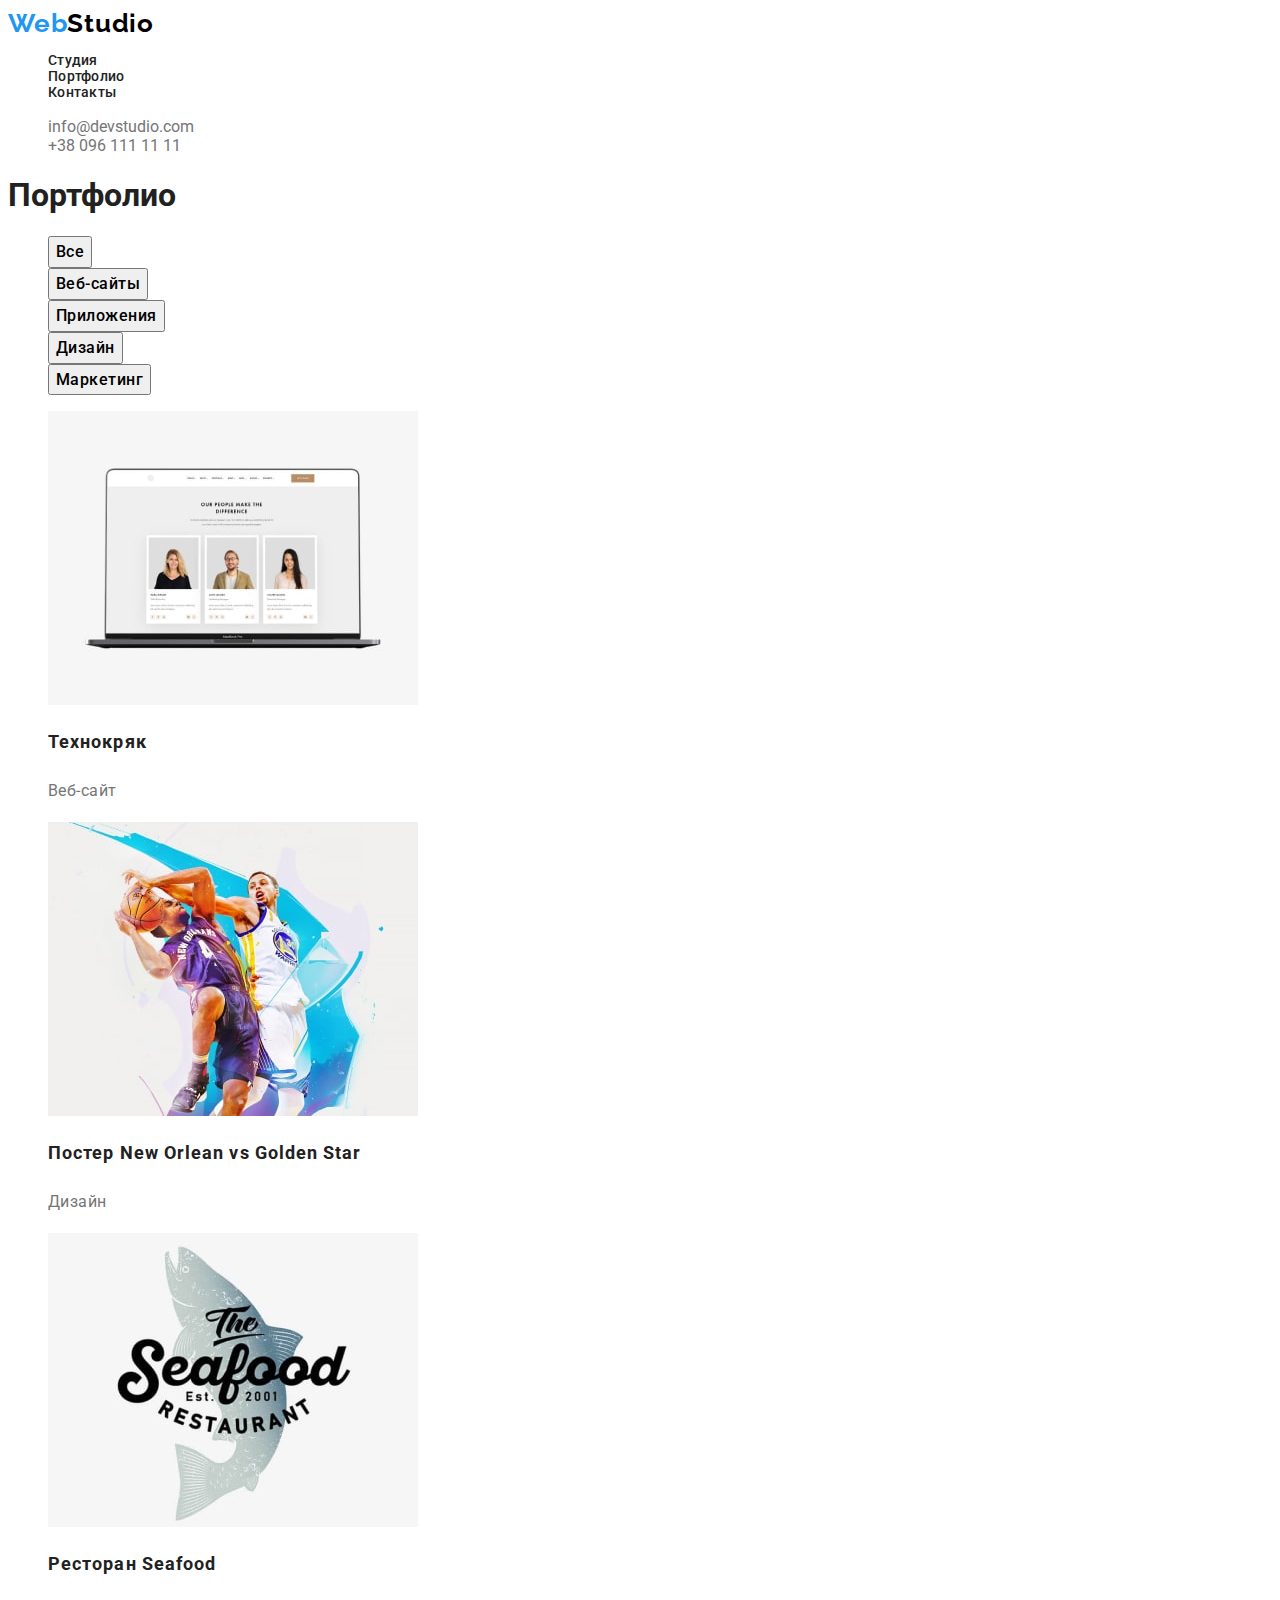
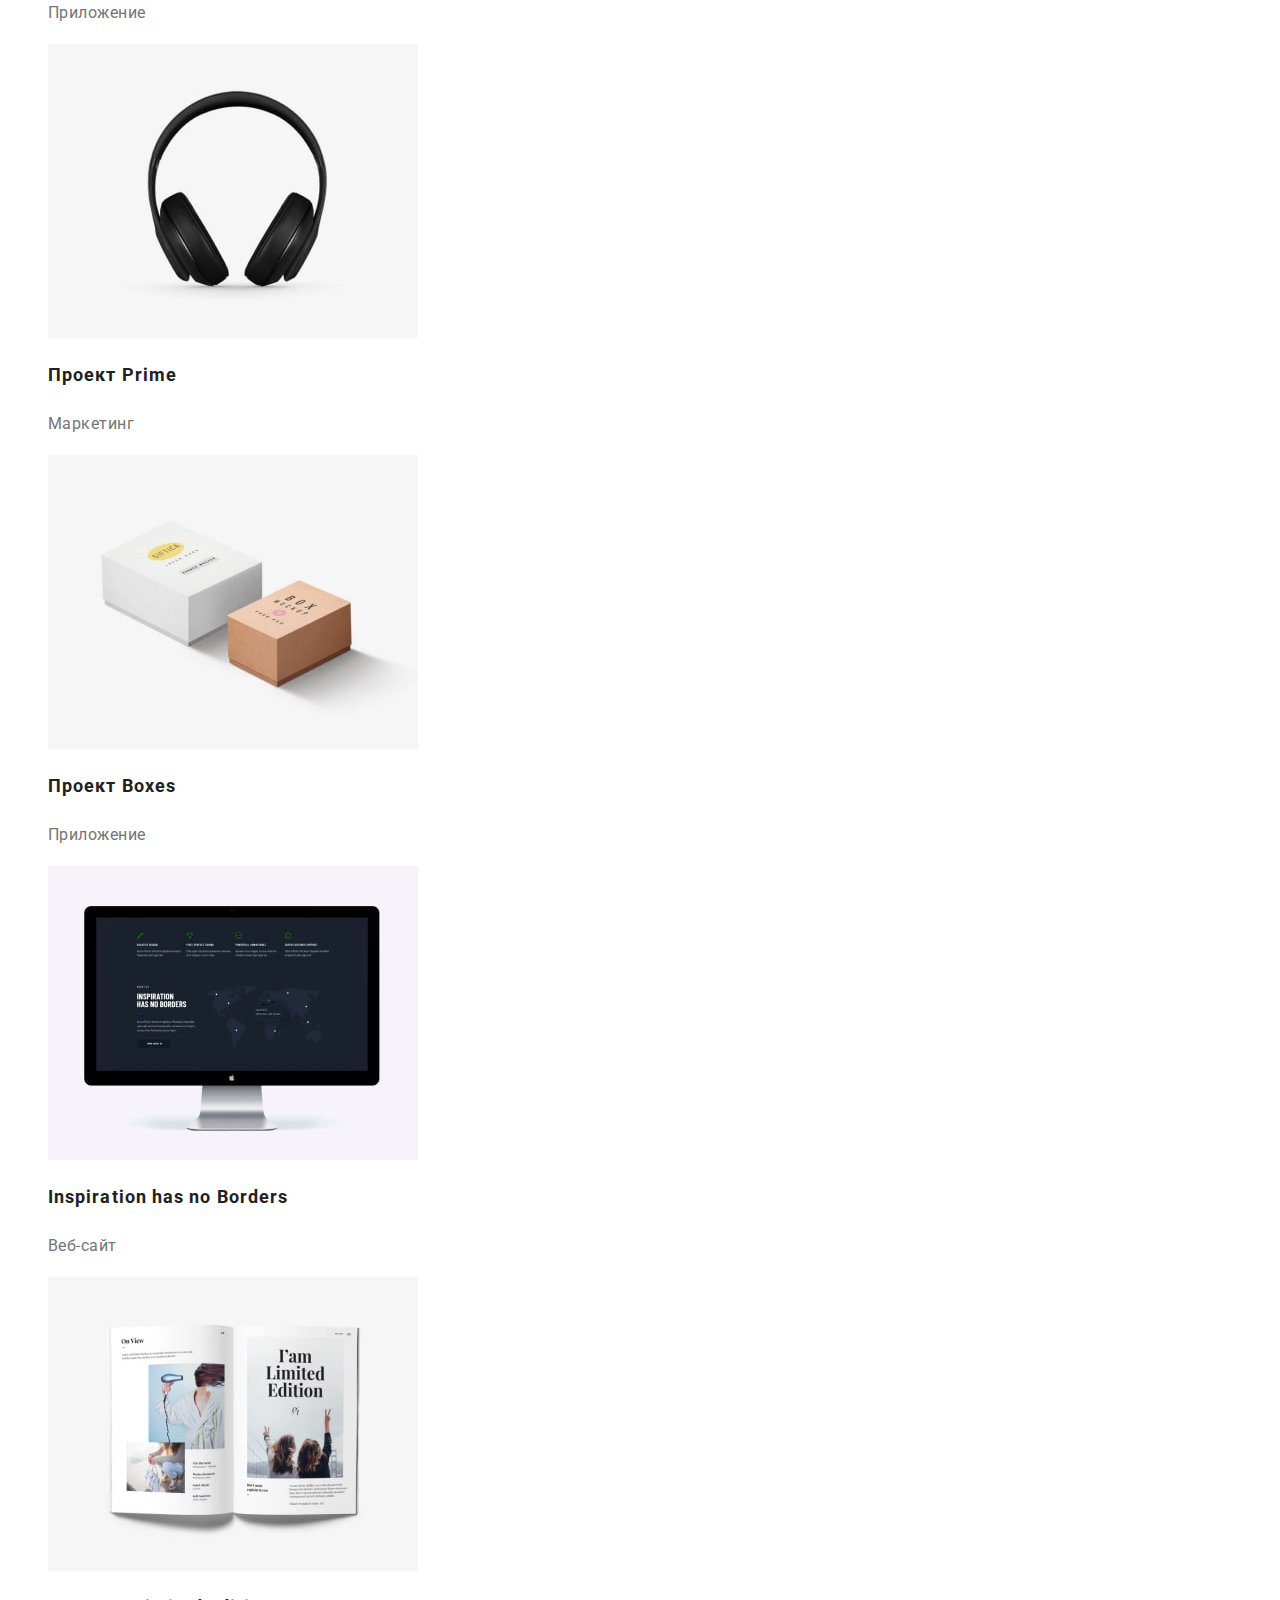
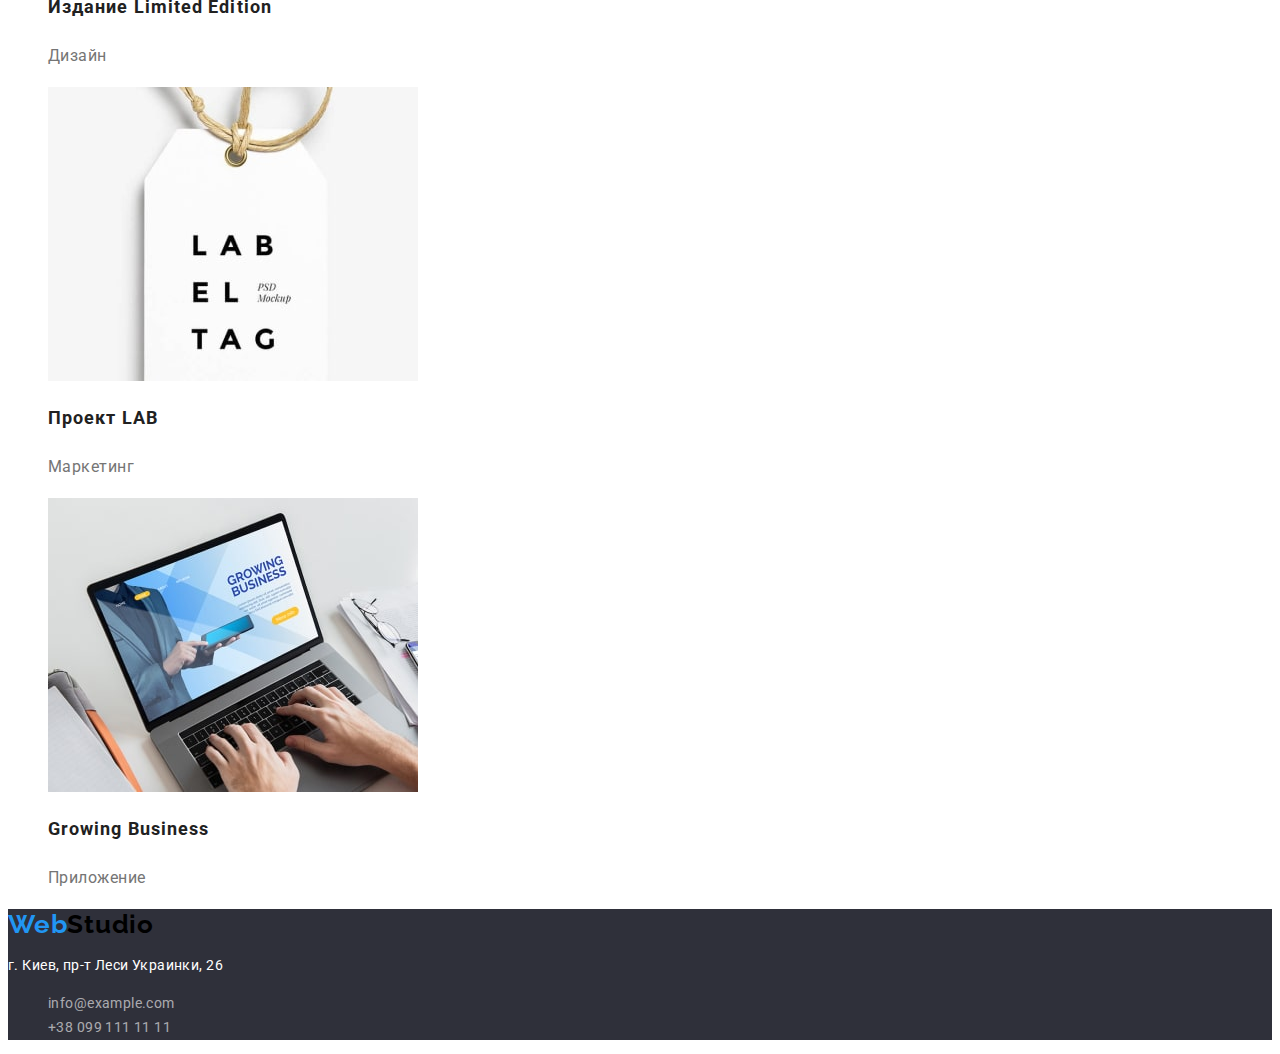
==== portfolio.html @ e01796d9 "start" ====
<!DOCTYPE html>
<html lang="ru">
<head>
    <meta charset="UTF-8">
    <meta http-equiv="X-UA-Compatible" content="IE=edge">
    <meta name="viewport" content="width=device-width, initial-scale=1.0">
    <title>Portfolio</title>
    <link
        href="https://fonts.googleapis.com/css2?family=Raleway:ital,wght@0,700;1,700&family=Roboto:ital,wght@0,400;0,500;0,700;0,900;1,400;1,500;1,700;1,900&display=swap"
        rel="stylesheet">
    <link rel="stylesheet" href="./css/styles.css">
</head>
<body>
    <!--site navigation-->
    <header class="header">
        <nav class="header-navigation">
            <a class="logo link" href="./index.html"><span class="logo-fisrtpart">Web</span><span
                    class="logo-secondpart">Studio</span> </a>
            <ul class="header-list list">
                <li class="header-item">
                    <a class="header-link link" href="index.html">Студия</a>
                </li>
                <li class="header-item">
                    <a class="header-link link" href="portfolio.html">Портфолио</a>
                </li>
                <li class="header-item">
                    <a class="header-link link" href="">Контакты</a>
                </li>
            </ul>
        </nav>
        <!--contacts section-->
        <ul class="header-conacts list ">
            <li class="contacts-item">
                <a class="contacts-link link" href="mailto:info@devstudio.com">info@devstudio.com</a>
            </li>
            <li class="contacts-item">
                <a class="contacts-link link" href="tel:+380961111111">+38 096 111 11 11</a>
            </li>
        </ul>
    </header>
    <main>
        <!--section our projects-->
        <section class="projects">
            <h1 class="projects-title">Портфолио</h1>
            <!--filters-->
            <ul class="filters-list list">
                <li class="filters-item">
                    <button class="filters-button btn" type="button">Все</button>
                </li>
                <li class="filters-item">
                    <button class="filters-button btn" type="button">Веб-сайты</button>
                </li>
                <li class="filters-item">
                    <button class="filters-button btn" type="button">Приложения</button>
                </li>
                <li class="filters-item">
                    <button class="filters-button btn" type="button">Дизайн</button>
                </li>
                <li class="filters-item">
                    <button class="filters-button btn" type="button">Маркетинг</button>
                </li>
            </ul>
            <!--our projects-->
            <ul class="projects-list list">
                <li class="projects-item">
                    <a class="projects-link link" href="">
                        <img src="./images/Portfolio/img.jpg" alt="site photo" width="370" height="294">
                        <h2 class="projects-discription">Технокряк</h2>
                        <p class="projects-text">Веб-сайт</p>
                    </a>
                </li>
                <li class="projects-item">
                    <a class="projects-link link" href="">
                        <img src="./images/Portfolio/img1.jpg" alt="poster photo" width="370" height="294">
                        <h2 class="projects-discription">Постер New Orlean vs Golden Star</h2>
                        <p class="projects-text">Дизайн</p>
                    </a>
                </li>
                <li class="projects-item">
                    <a class="projects-link link" href="">
                        <img src="./images/Portfolio/img2.jpg" alt="app photo" width="370" height="294">
                        <h2 class="projects-discription">Ресторан Seafood</h2>
                        <p class="projects-text">Приложение</p>                       
                    </a>
                </li>
                <li class="projects-item">
                    <a class="projects-link link" href="">
                        <img src="./images/Portfolio/img3.jpg" alt="headphone photo" width="370" height="294">
                        <h2 class="projects-discription">Проект Prime</h2>
                        <p class="projects-text">Маркетинг</p>
                    </a>
                </li>
                <li class="projects-item">
                    <a class="projects-link link" href="">
                        <img src="./images/Portfolio/img4.jpg" alt="boxes photo" width="370" height="294">
                        <h2 class="projects-discription">Проект Boxes</h2>
                        <p class="projects-text">Приложение</p>
                    </a>
                </li>
                <li class="projects-item">
                    <a class="projects-link link" href="">
                        <img src="./images/Portfolio/img5.jpg" alt="monitor photo" width="370" height="294">
                        <h2 class="projects-discription">Inspiration has no Borders</h2>
                        <p class="projects-text">Веб-сайт</p>
                    </a>
                </li>
                <li class="projects-item">
                    <a class="projects-link link" href="">
                        <img src="./images/Portfolio/img6.jpg" alt="Journal photo" width="370" height="294">
                        <h2 class="projects-discription">Издание Limited Edition</h2>
                        <p class="projects-text">Дизайн</p>
                    </a>
                </li>
                <li class="projects-item">
                    <a class="projects-link link" href="">
                        <img src="./images/Portfolio/img7.jpg" alt="badge photo" width="370" height="294">
                        <h2 class="projects-discription">Проект LAB</h2>
                        <p class="projects-text">Маркетинг</p>
                    </a>
                </li>
                <li class="projects-item">
                    <a class="projects-link link" href="">
                        <img src="./images/Portfolio/img8.jpg" alt="notebook photo" width="370" height="294">
                        <h2 class="projects-discription">Growing Business</h2>
                        <p class="projects-text">Приложение</p>
                    </a>
                </li>               
            </ul>
        </section>        
    </main>
    <!--footer-->
    <footer class="footer">
        <!--footercontact section-->
        <a class="logo link" href="./index.html"><span class="logo-fisrtpart">Web</span><span
                class="logo-secondpart">Studio</span> </a>
        <address class="footer-address">
            <p class="address-text">г. Киев, пр-т Леси Украинки, 26 </p>
            <ul class="footer-list list">
                <li class="footer-item">
                    <a class="footer-contacts-link link" href="info@example.com">info@example.com</a>
                </li>
                <li class="footer-item">
                    <a class="footer-contacts-link link" href="tel:+380991111111">+38 099 111 11 11</a>
                </li>
            </ul>
        </address>
    </footer>
</body>
</html>
---- css/styles.css ----
:root {
  --maine-title-color: #212121;
  --maine-text-color: #757575;
  --accent-color: #2196f3;
  --primary-white-color: #ffffff;
  --address-color: rgba(255, 255, 255, 0.6);
}

body {
  font-family: "Roboto", sans-serif;
  color: var(--maine-text-color);
  background-color: var(--primary-white-color);
}

.link {
  text-decoration: none;
}

.list {
  list-style: none;
}

.btn {
  cursor: pointer;
}

/*------header------ */

/*--------Logo------*/
.logo {
  font-family: "Raleway", sans-serif;
  font-style: normal;
  font-weight: 700;
  font-size: 26px;
  line-height: 1.2;
  letter-spacing: 0.03em;
}
.logo-fisrtpart {
  color: var(--accent-color);
}
.logo-secondpart {
  color: #000000;
}

.header-navigation {
  font-weight: 500;
  font-size: 14px;
  line-height: 1.14;
  letter-spacing: 0.02em;
}

.header-link {
  color: var(--maine-title-color);
}

.header-link:hover,
.header-link:focus {
  color: var(--accent-color);
}

.contacts-link {
  color: var(--maine-text-color);
}

.contacts-link:hover,
.contacts-link:focus {
  color: var(--accent-color);
}

/*------hero------ */
.hero {
  background-color: #2f303a;
}

.hero-title {
  font-weight: 900;
  font-size: 44px;
  line-height: 1.36;
  text-align: center;
  letter-spacing: 0.06em;
  text-transform: uppercase;
  color: var(--primary-white-color);
}

.hero-button {
  background-color: var(--accent-color);
  font-family: Roboto;
  font-style: normal;
  font-weight: 700;
  font-size: 16px;
  line-height: 1.87;
  display: flex;
  align-items: center;
  text-align: center;
  letter-spacing: 0.06em;
  color: var(--primary-white-color);
}

/*------features------ */
.features-title {
  color: var(--maine-title-color);
}

.features-description {
  font-weight: 700;
  font-size: 14px;
  line-height: 1.14;
  letter-spacing: 0.03em;
  text-transform: uppercase;
  color: var(--maine-title-color);
}

.features-text {
  font-size: 14px;
  line-height: 1.71;
  letter-spacing: 0.03em;
}

/*------what we do------ */

.about-title {
  font-weight: 700;
  font-size: 36px;
  line-height: 1.17;
  text-align: center;
  letter-spacing: 0.03em;
  color: var(--maine-title-color);
}

/*------what we do------ */

.team-title {
  font-weight: 700;
  font-size: 36px;
  line-height: 1.17;
  text-align: center;
  letter-spacing: 0.03em;
  color: var(--maine-title-color);
}

.team-list {
  font-size: 16px;
  line-height: 1.19;
  text-align: center;
  letter-spacing: 0.03em;
  color: var(--maine-title-color);
}

.team-name {
  font-weight: 500;
}

.team-text {
  color: var(--maine-text-color);
}

/*------footer------ */

.footer {
  background-color: #2f303a;
}

.footer-address {
  font-style: normal;
  font-weight: 400;
  font-size: 14px;
  line-height: 1.71;
  letter-spacing: 0.03em;
}

.address-text {
  color: var(--primary-white-color);
}

.footer-contacts-link {
  color: var(--address-color);
}
.footer-contacts-link:hover,
.footer-contacts-link:focus {
  color: var(--accent-color);
}

/*------------------PORTFOLIO--------------- */

/*------filters------ */

.projects-title {
  color: var(--maine-title-color);
}

.filters-button {
  font-family: Roboto;
  font-weight: 500;
  font-size: 16px;
  line-height: 1.62;
  letter-spacing: 0.03em;
}

.filters-button:hover,
.filters-button:focus {
  color: var(--primary-white-color);
  background-color: var(--accent-color);
}

/*------projects------ */

.projects-discription {
  font-weight: 700;
  font-size: 18px;
  line-height: 2;
  letter-spacing: 0.06em;
  color: var(--maine-title-color);
}

.projects-text {
  font-size: 16px;
  line-height: 1.87;
  letter-spacing: 0.03em;
  color: var(--maine-text-color);
}
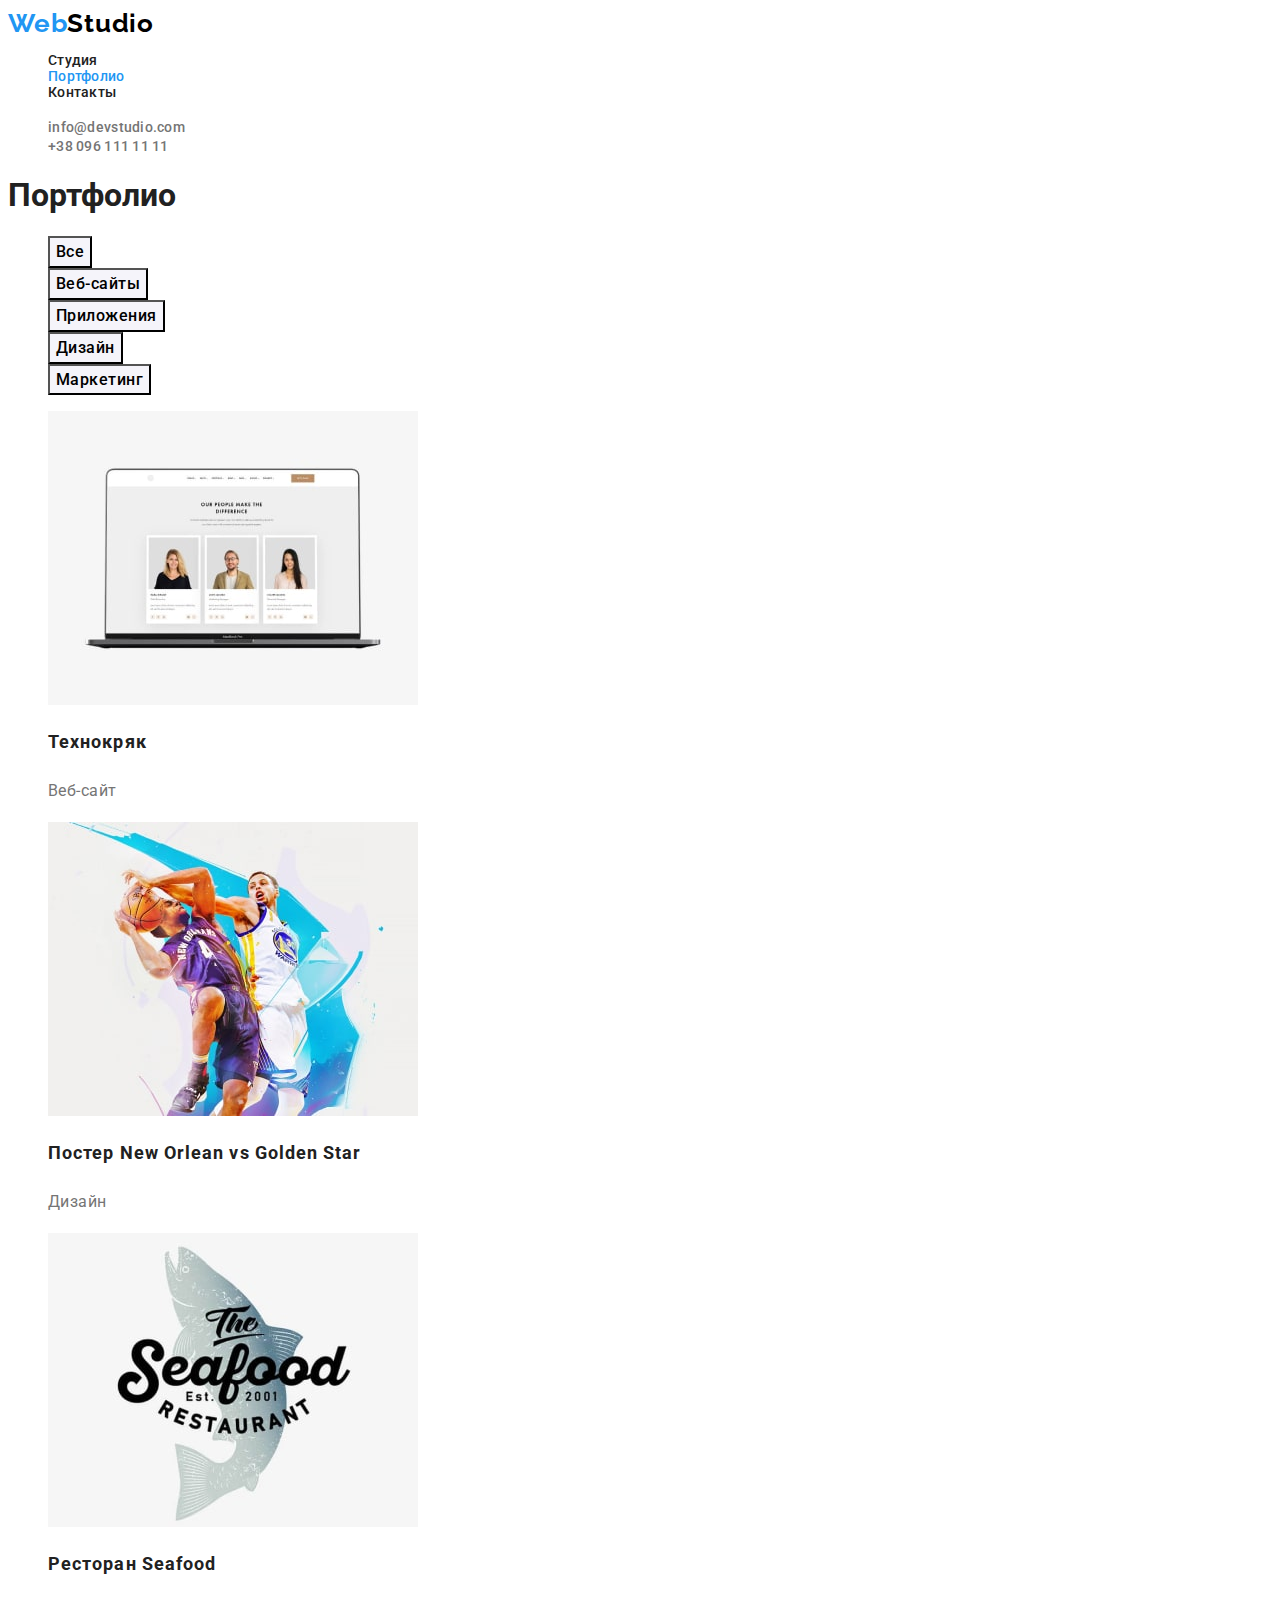
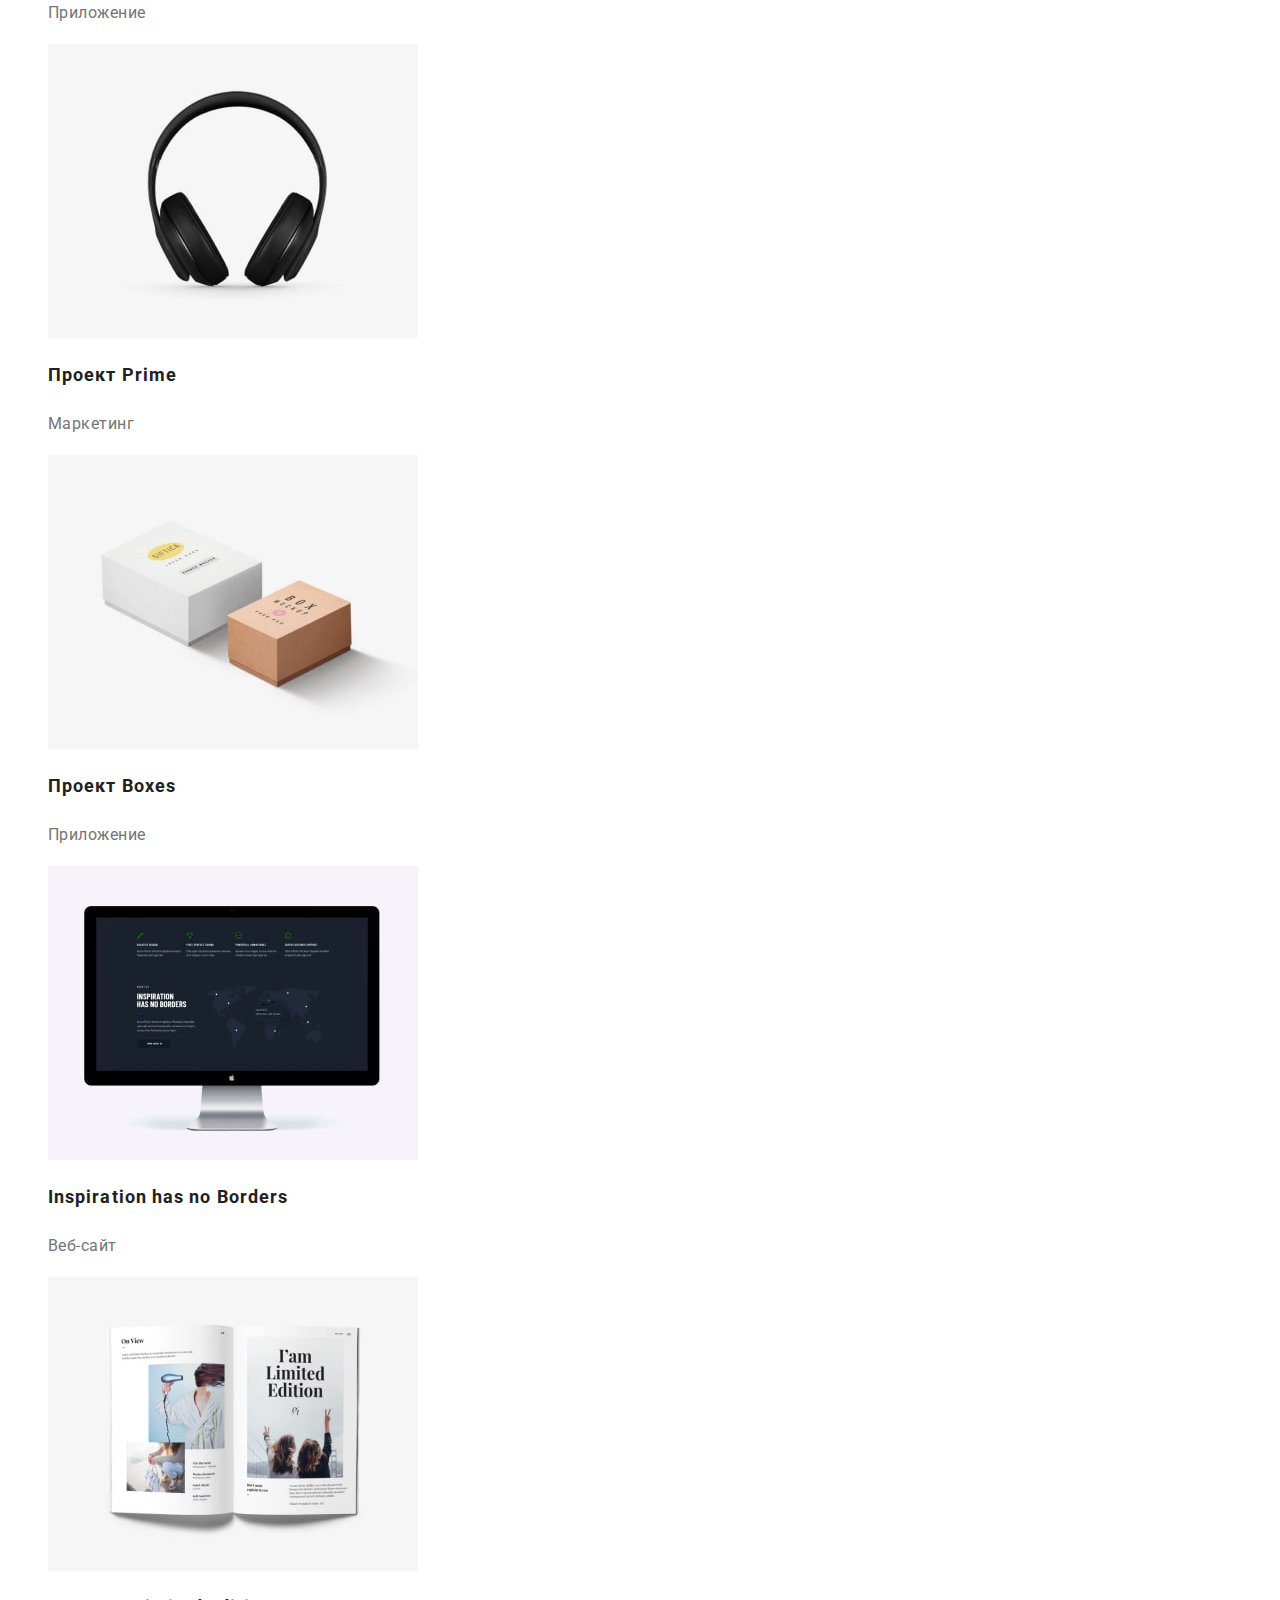
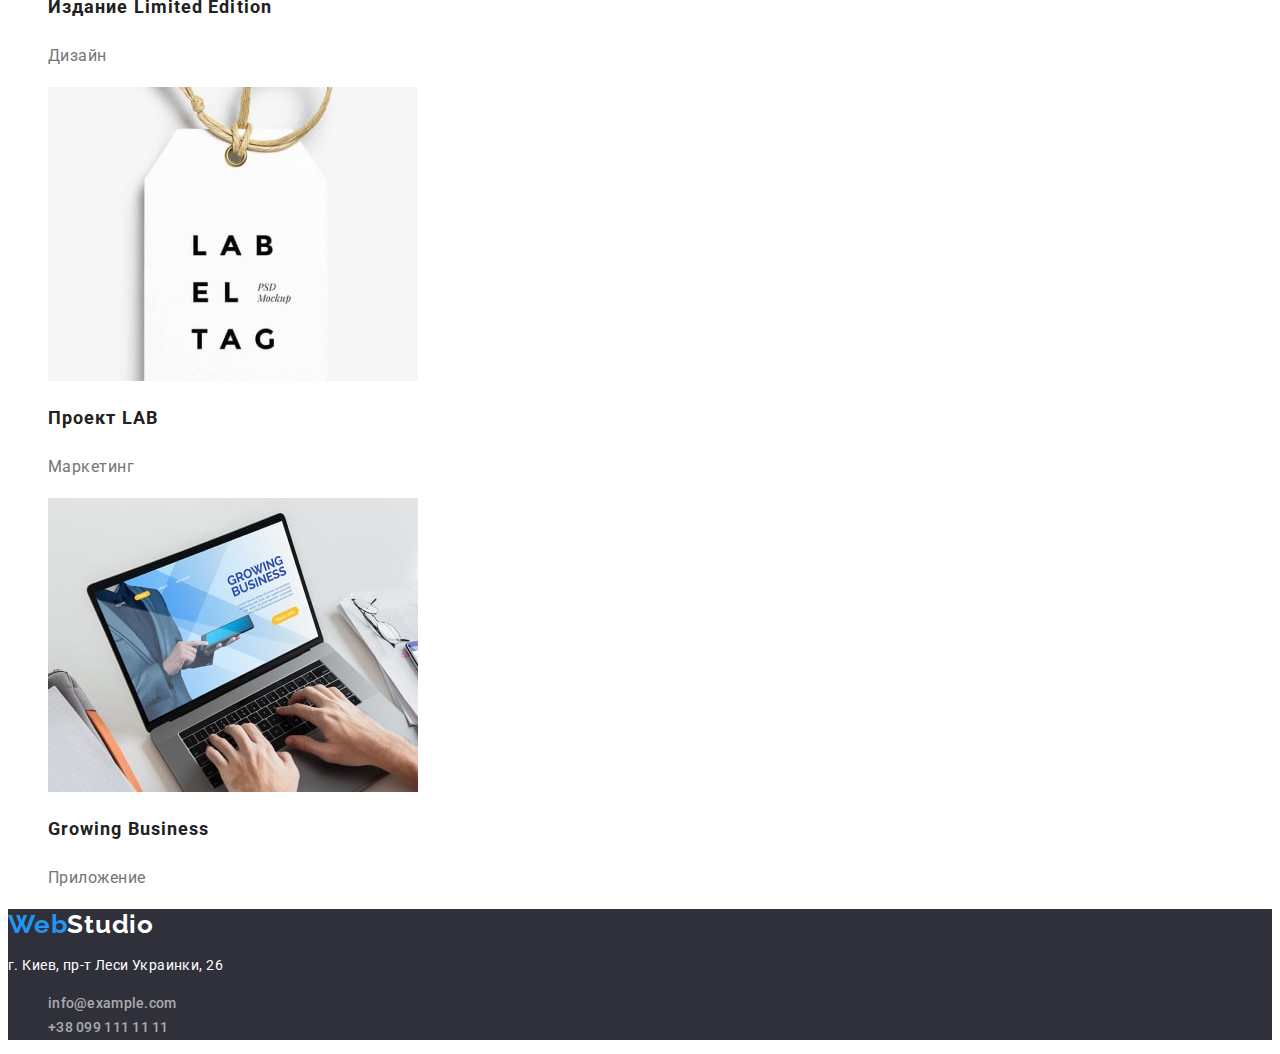
==== commit 880be9c7: "start HW3" ====
--- a/portfolio.html
+++ b/portfolio.html
@@ -5,8 +5,7 @@
     <meta http-equiv="X-UA-Compatible" content="IE=edge">
     <meta name="viewport" content="width=device-width, initial-scale=1.0">
     <title>Portfolio</title>
-    <link
-        href="https://fonts.googleapis.com/css2?family=Raleway:ital,wght@0,700;1,700&family=Roboto:ital,wght@0,400;0,500;0,700;0,900;1,400;1,500;1,700;1,900&display=swap"
+    <link href="https://fonts.googleapis.com/css2?family=Raleway:wght@700&family=Roboto:wght@400;500;700;900&display=swap"
         rel="stylesheet">
     <link rel="stylesheet" href="./css/styles.css">
 </head>
@@ -21,7 +20,7 @@
                     <a class="header-link link" href="index.html">Студия</a>
                 </li>
                 <li class="header-item">
-                    <a class="header-link link" href="portfolio.html">Портфолио</a>
+                    <a class="header-link link active" href="portfolio.html">Портфолио</a>
                 </li>
                 <li class="header-item">
                     <a class="header-link link" href="">Контакты</a>
@@ -132,7 +131,7 @@
     <footer class="footer">
         <!--footercontact section-->
         <a class="logo link" href="./index.html"><span class="logo-fisrtpart">Web</span><span
-                class="logo-secondpart">Studio</span> </a>
+                class="footer-logo-secondpart">Studio</span> </a>
         <address class="footer-address">
             <p class="address-text">г. Киев, пр-т Леси Украинки, 26 </p>
             <ul class="footer-list list">
--- a/css/styles.css
+++ b/css/styles.css
@@ -58,7 +58,15 @@
   color: var(--accent-color);
 }
 
+.active {
+  color: var(--accent-color);
+}
+
 .contacts-link {
+  font-weight: 500;
+  font-size: 14px;
+  line-height: 16px;
+  letter-spacing: 0.02em;
   color: var(--maine-text-color);
 }
 
@@ -95,6 +103,10 @@
   letter-spacing: 0.06em;
   color: var(--primary-white-color);
 }
+.hero-button:hover,
+.hero-button:focus {
+  background-color: #188ce8;
+}
 
 /*------features------ */
 .features-title {
@@ -127,7 +139,11 @@
   color: var(--maine-title-color);
 }
 
-/*------what we do------ */
+/*------our team------ */
+
+.team {
+  background-color: #f5f4fa;
+}
 
 .team-title {
   font-weight: 700;
@@ -147,6 +163,7 @@
 }
 
 .team-name {
+  font-size: 16px;
   font-weight: 500;
 }
 
@@ -158,6 +175,10 @@
 
 .footer {
   background-color: #2f303a;
+}
+
+.footer-logo-secondpart {
+  color: var(--primary-white-color);
 }
 
 .footer-address {
@@ -173,6 +194,10 @@
 }
 
 .footer-contacts-link {
+  font-weight: 500;
+  font-size: 14px;
+  line-height: 16px;
+  letter-spacing: 0.02em;
   color: var(--address-color);
 }
 .footer-contacts-link:hover,
@@ -194,8 +219,9 @@
   font-size: 16px;
   line-height: 1.62;
   letter-spacing: 0.03em;
-}
-
+  text-align: center;
+  background-color: #f5f4fa;
+}
 .filters-button:hover,
 .filters-button:focus {
   color: var(--primary-white-color);
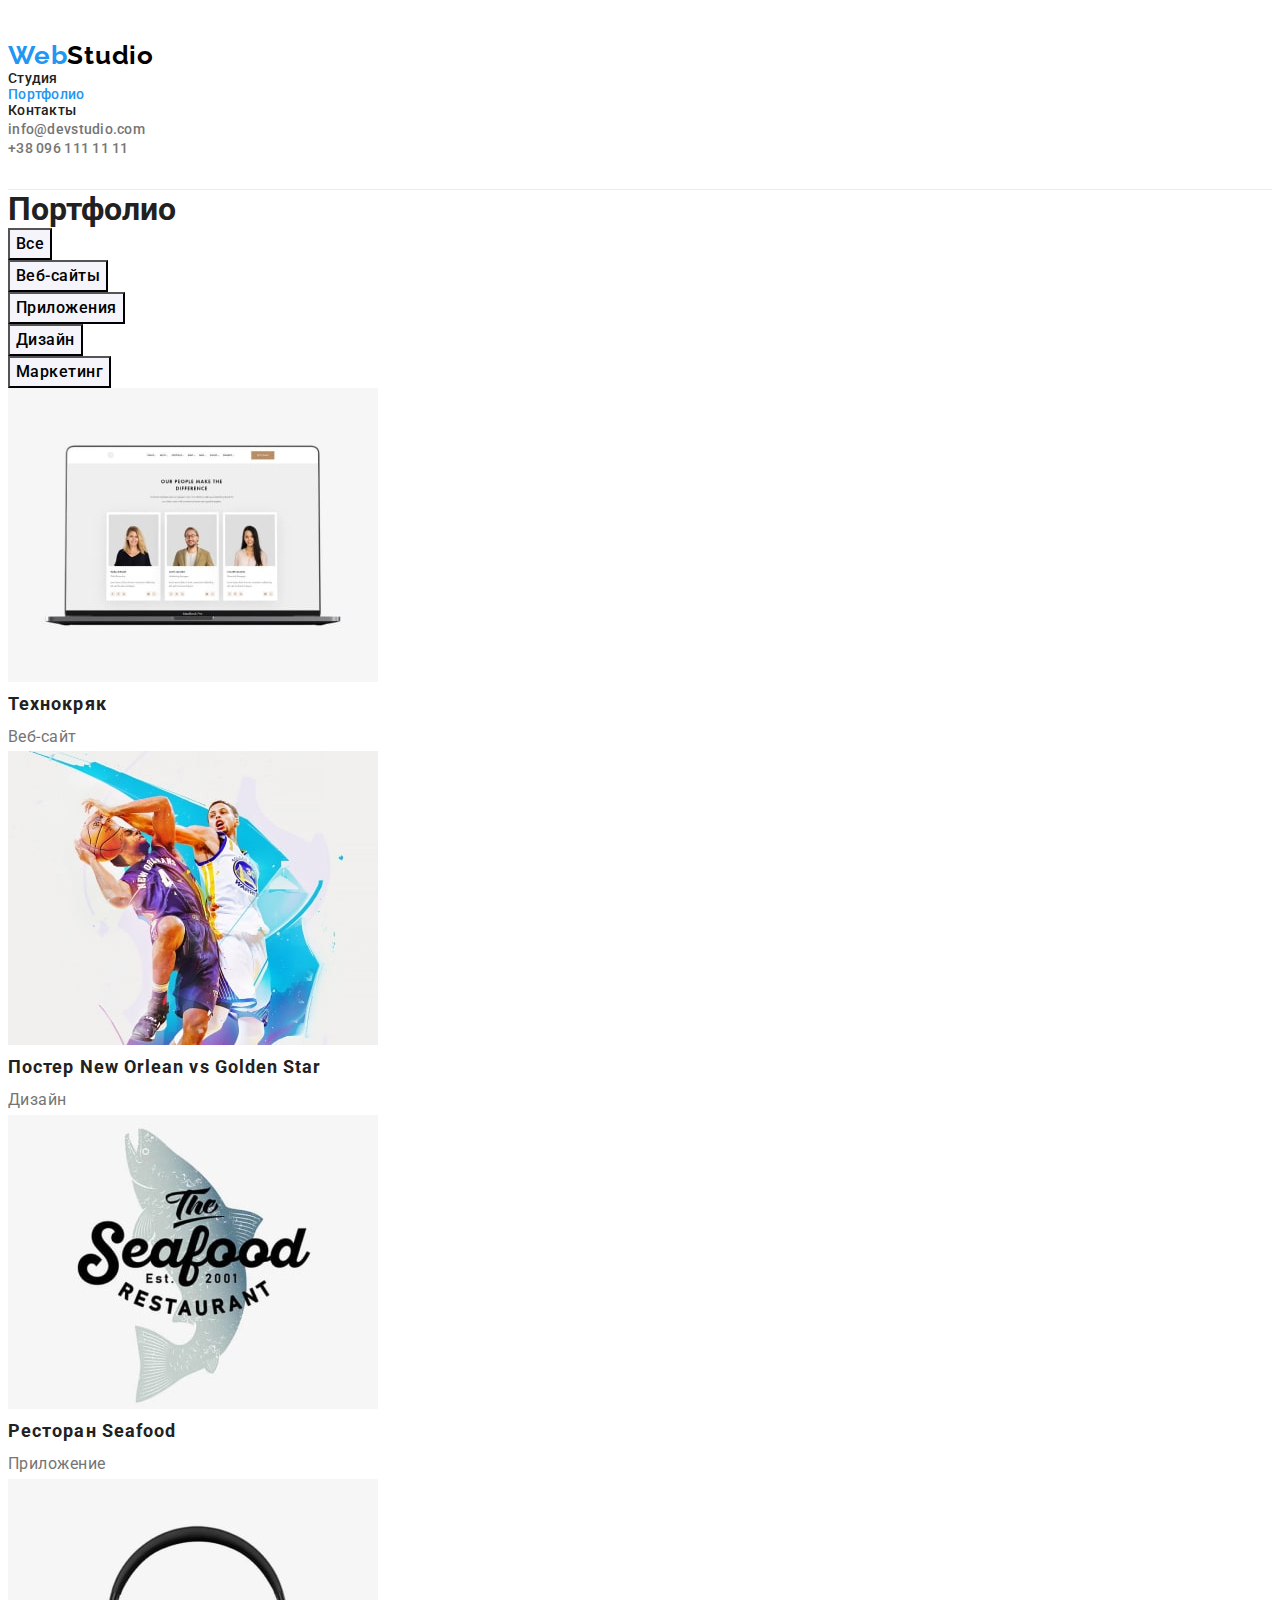
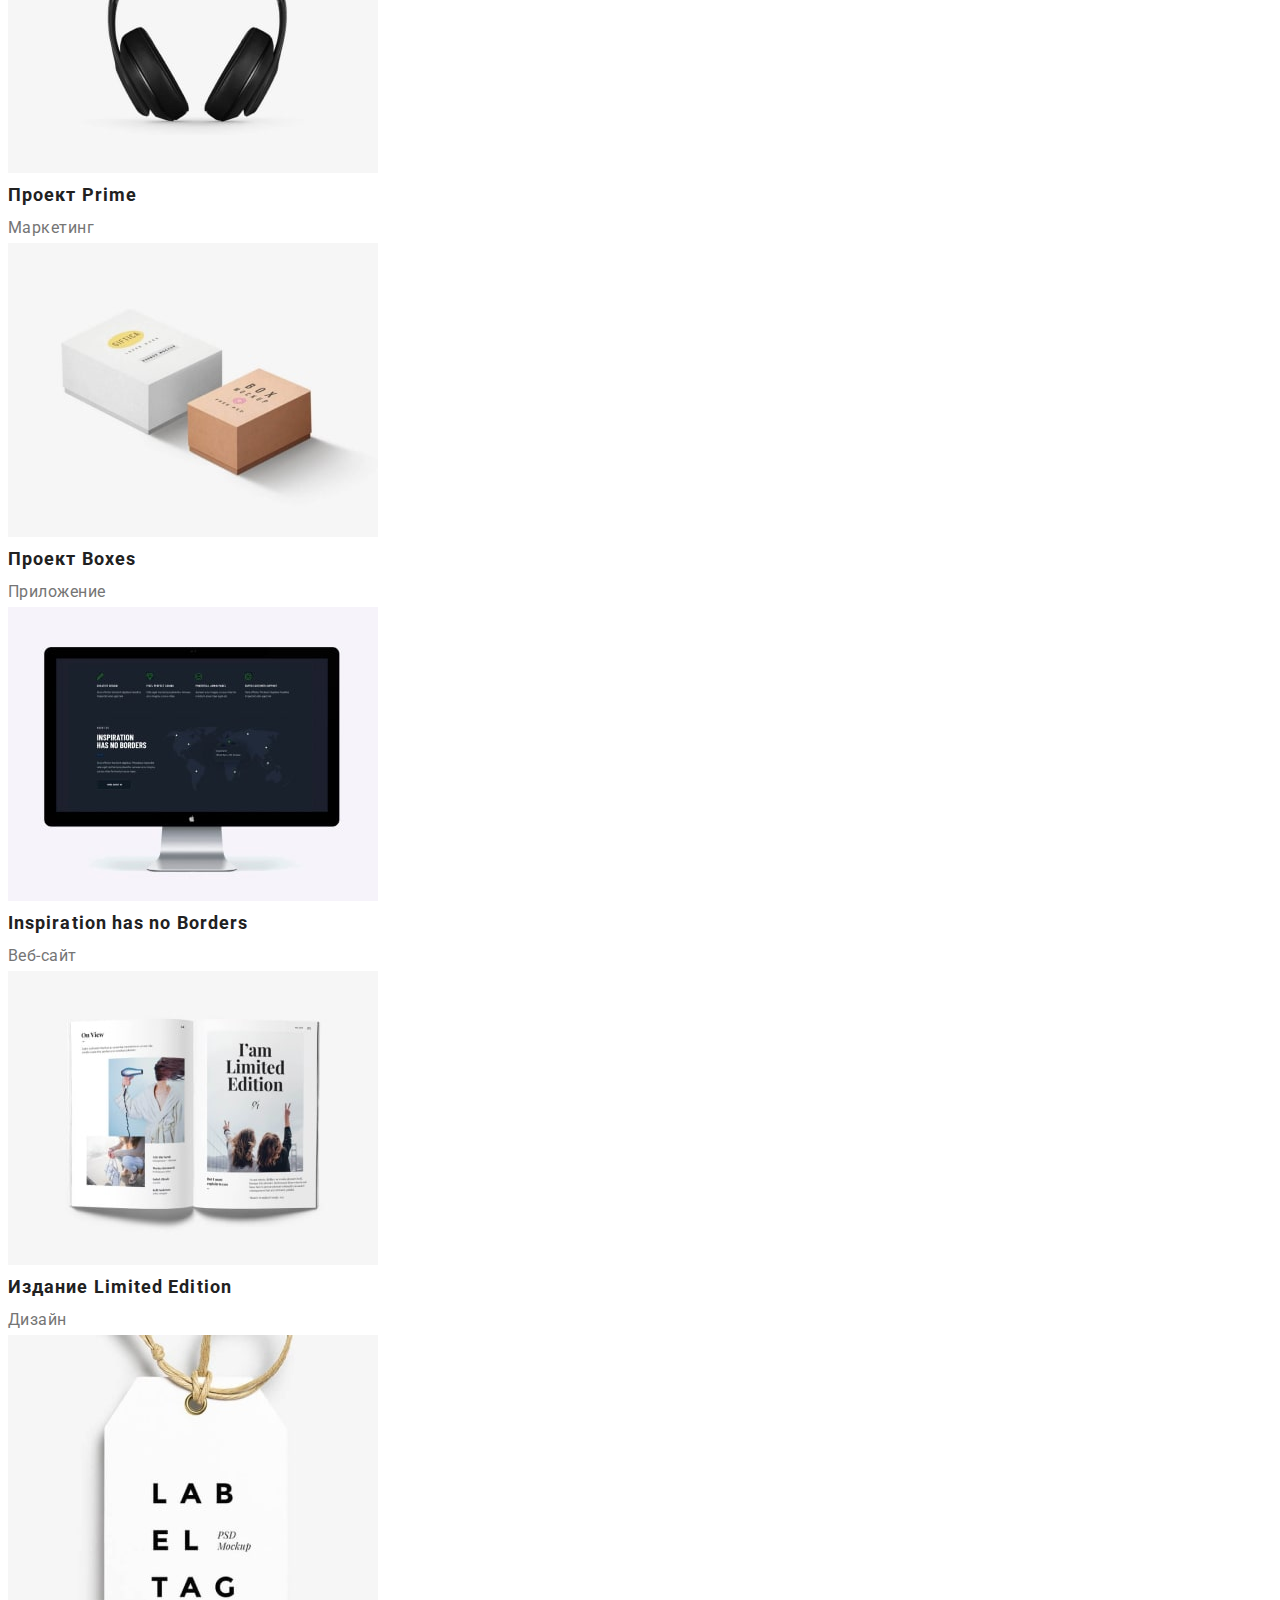
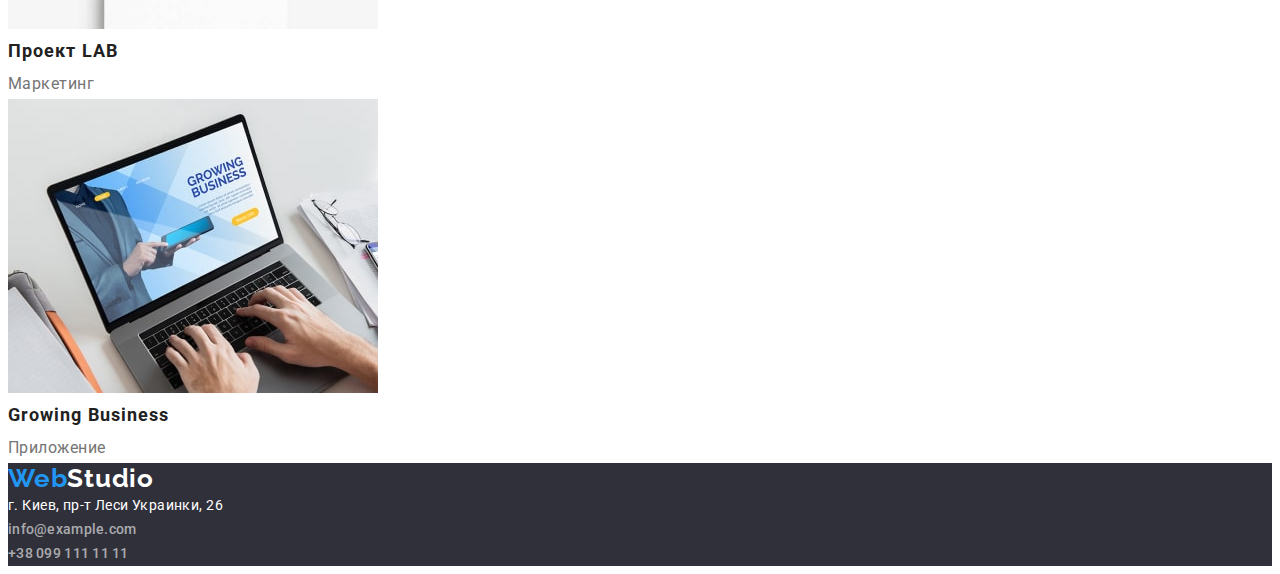
==== commit 8dc0bf12: "minor start" ====
--- a/portfolio.html
+++ b/portfolio.html
@@ -5,8 +5,14 @@
     <meta http-equiv="X-UA-Compatible" content="IE=edge">
     <meta name="viewport" content="width=device-width, initial-scale=1.0">
     <title>Portfolio</title>
+
     <link href="https://fonts.googleapis.com/css2?family=Raleway:wght@700&family=Roboto:wght@400;500;700;900&display=swap"
         rel="stylesheet">
+
+    <link rel="stylesheet" href="https://cdnjs.cloudflare.com/ajax/libs/modern-normalize/1.1.0/modern-normalize.min.css"
+                integrity="sha512-wpPYUAdjBVSE4KJnH1VR1HeZfpl1ub8YT/NKx4PuQ5NmX2tKuGu6U/JRp5y+Y8XG2tV+wKQpNHVUX03MfMFn9Q=="
+                crossorigin="anonymous" referrerpolicy="no-referrer" />
+
     <link rel="stylesheet" href="./css/styles.css">
 </head>
 <body>
--- a/css/styles.css
+++ b/css/styles.css
@@ -12,6 +12,27 @@
   background-color: var(--primary-white-color);
 }
 
+.container {
+  width: 1200px;
+  margin-left: auto;
+  margin-right: auto;
+  padding-left: 15px;
+  padding-right: 15px;
+  outline: 2px solid #33a142;
+}
+
+h1,
+h2,
+h3,
+h4,
+h5,
+h6,
+p,
+ul {
+  margin: 0px;
+  padding: 0px;
+}
+
 .link {
   text-decoration: none;
 }
@@ -25,6 +46,11 @@
 }
 
 /*------header------ */
+.header {
+  padding-top: 32px;
+  padding-bottom: 32px;
+  border-bottom: 1px solid #ececec;
+}
 
 /*--------Logo------*/
 .logo {
@@ -78,6 +104,7 @@
 /*------hero------ */
 .hero {
   background-color: #2f303a;
+  text-align: center;
 }
 
 .hero-title {
@@ -97,9 +124,7 @@
   font-weight: 700;
   font-size: 16px;
   line-height: 1.87;
-  display: flex;
   align-items: center;
-  text-align: center;
   letter-spacing: 0.06em;
   color: var(--primary-white-color);
 }
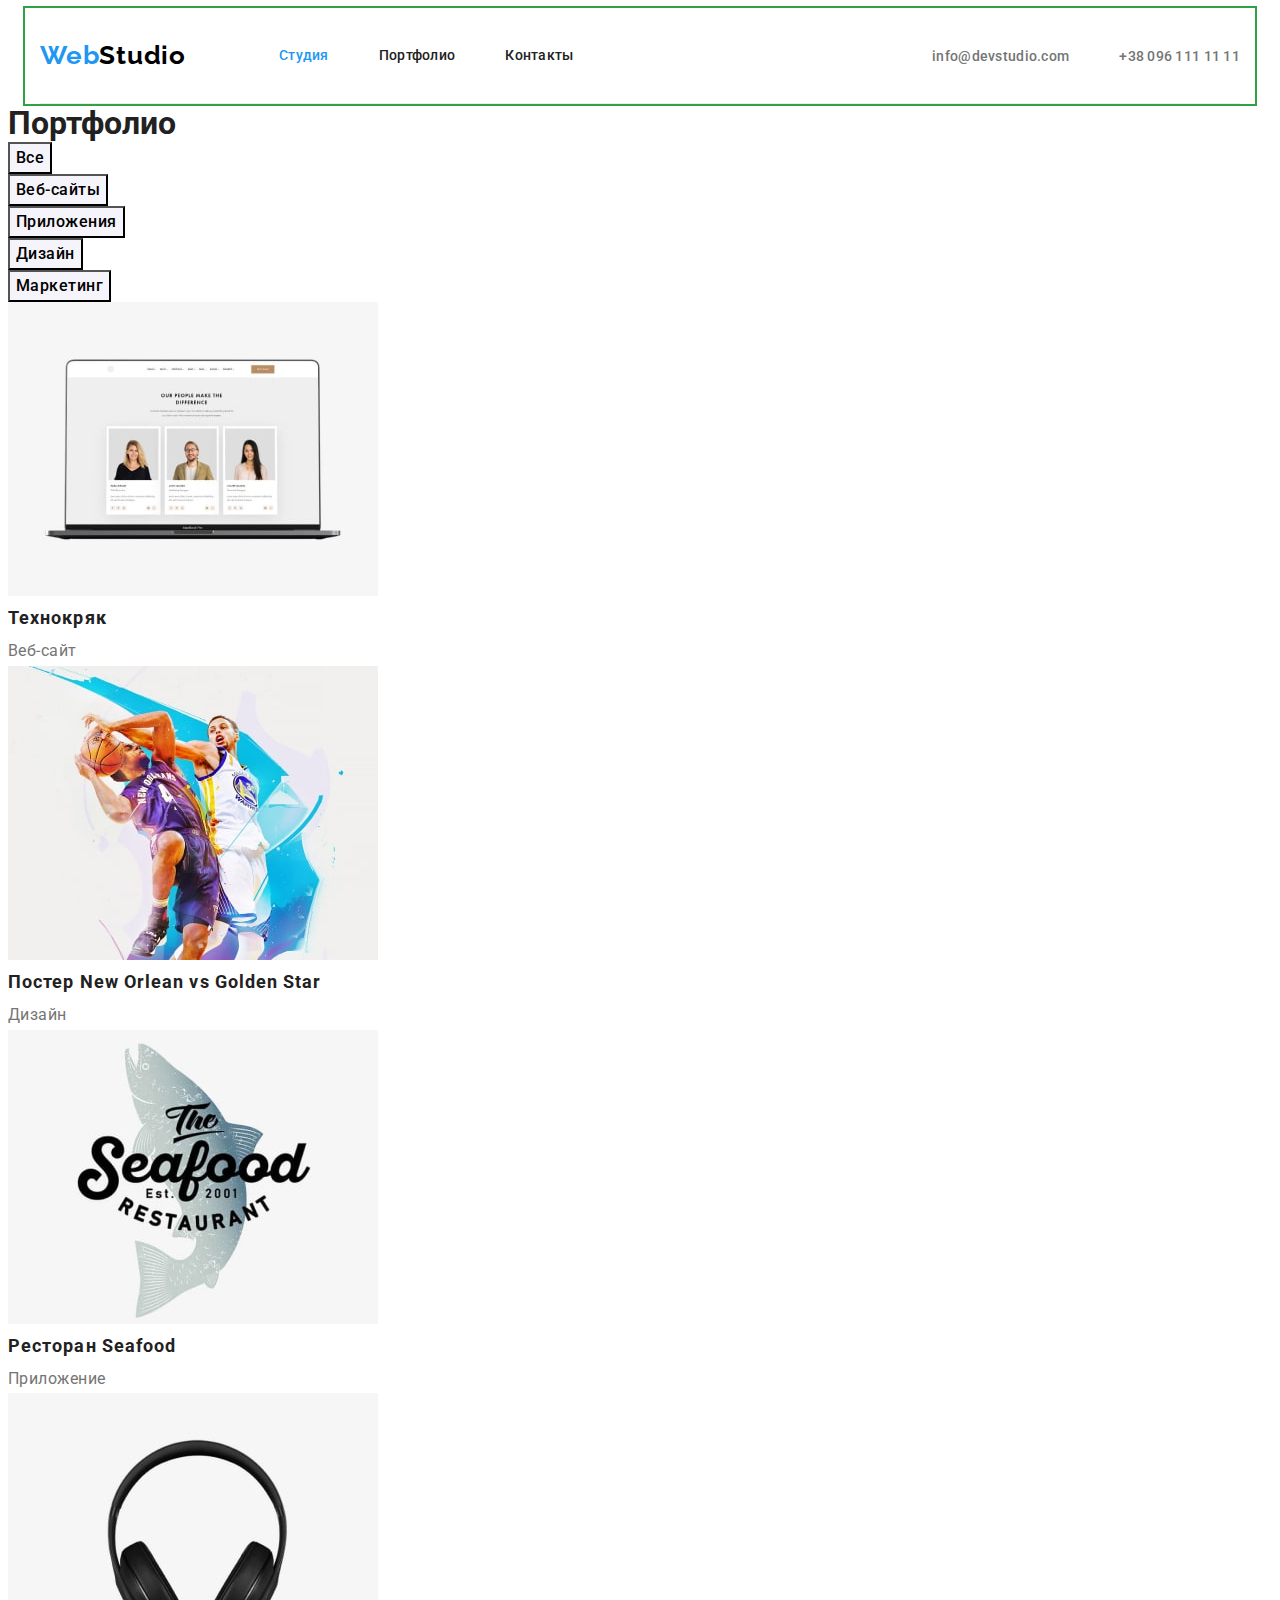
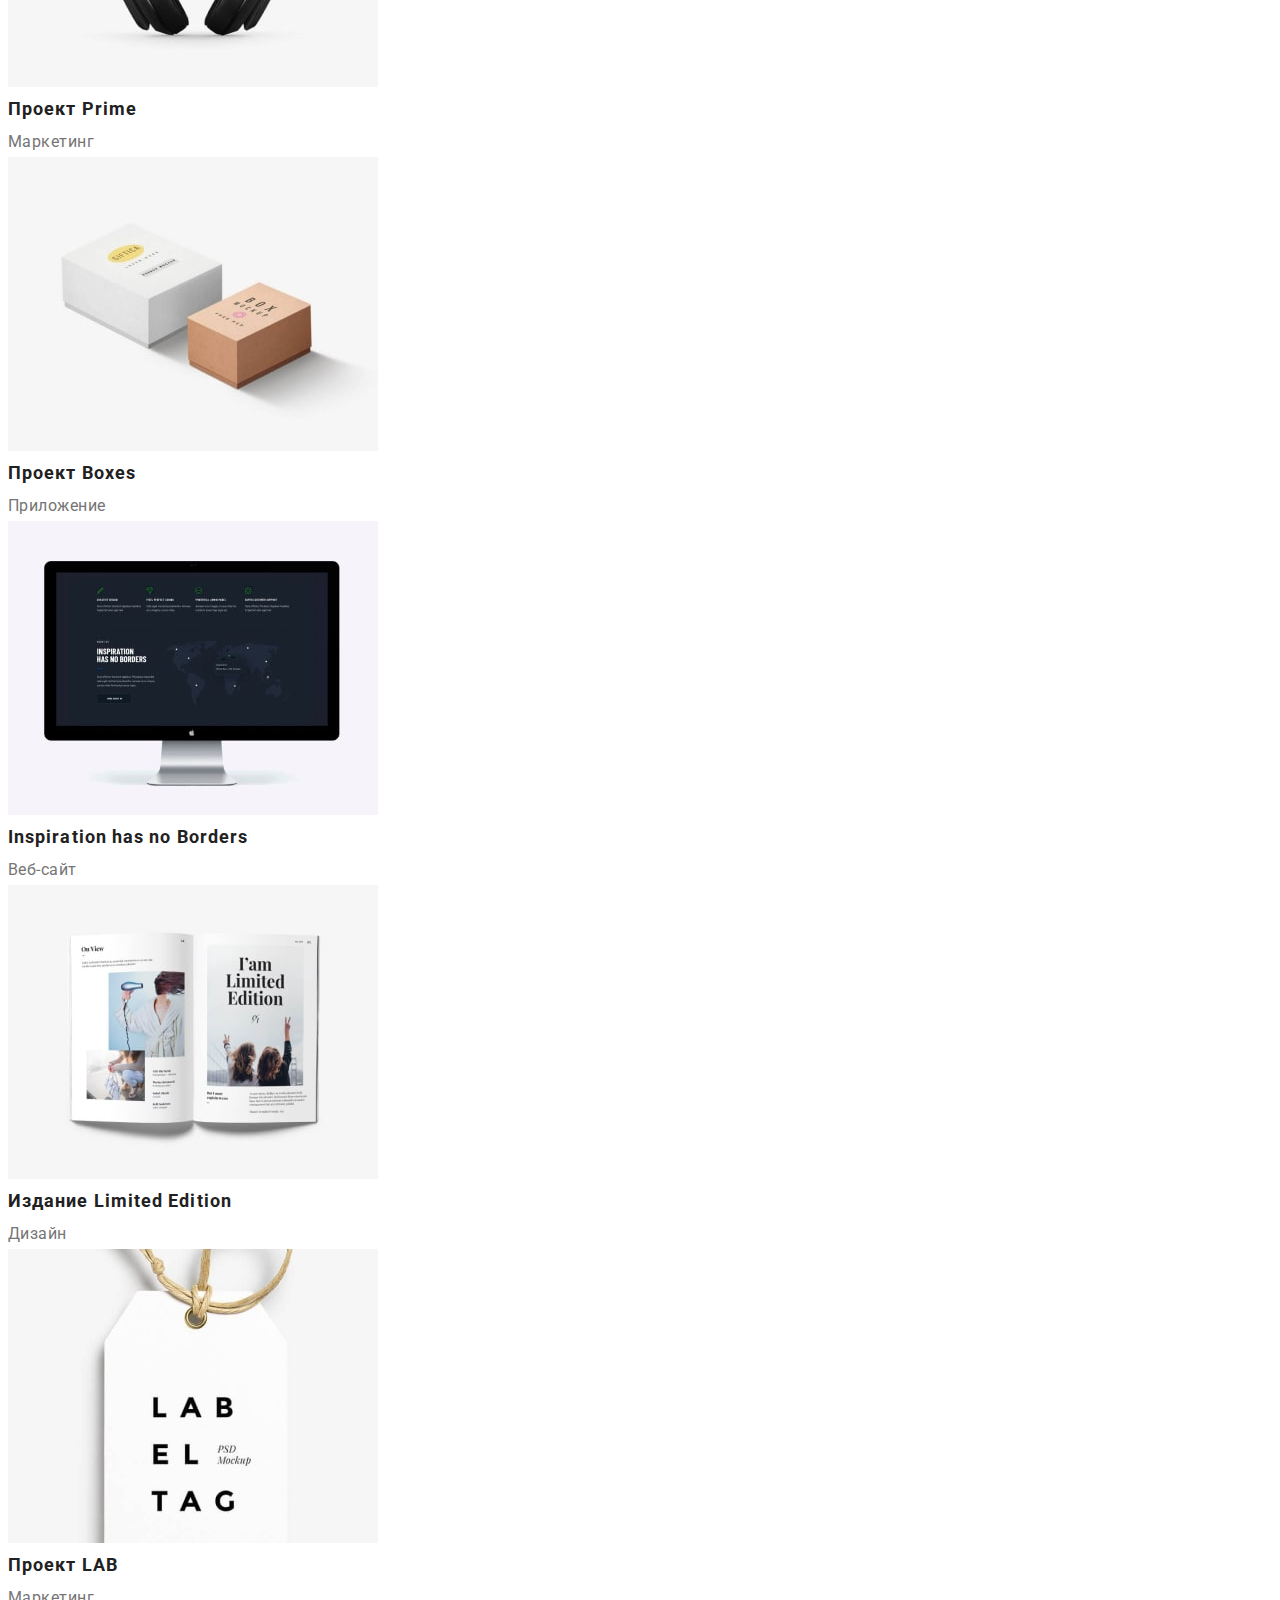
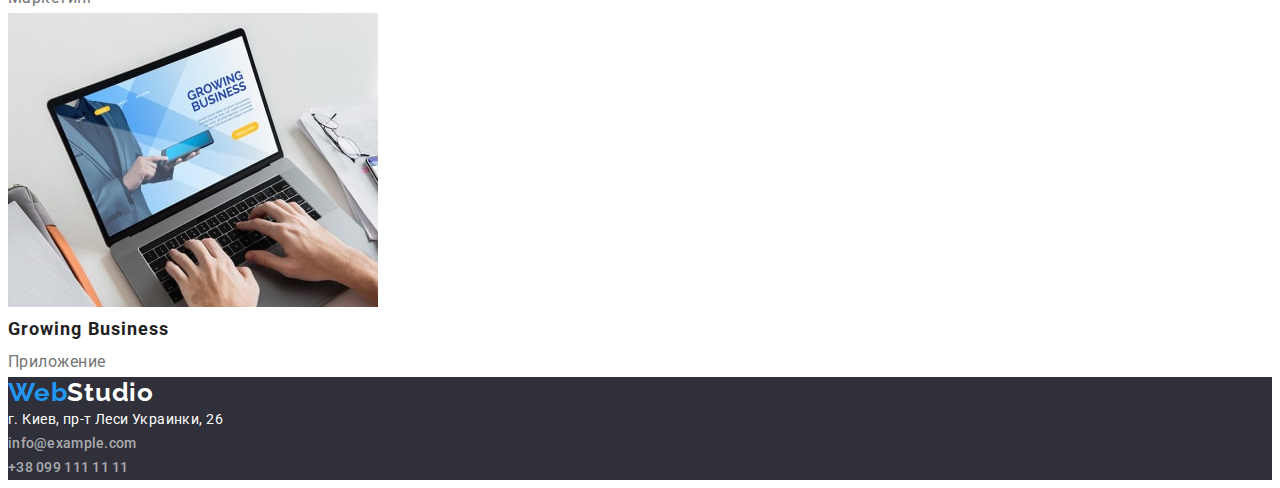
==== commit 9a41aa35: "nightmare" ====
--- a/portfolio.html
+++ b/portfolio.html
@@ -16,33 +16,37 @@
     <link rel="stylesheet" href="./css/styles.css">
 </head>
 <body>
-    <!--site navigation-->
+<!--site navigation-->
+<div class="container">
     <header class="header">
-        <nav class="header-navigation">
-            <a class="logo link" href="./index.html"><span class="logo-fisrtpart">Web</span><span
-                    class="logo-secondpart">Studio</span> </a>
-            <ul class="header-list list">
-                <li class="header-item">
-                    <a class="header-link link" href="index.html">Студия</a>
+        <div class="header-nav">
+            <nav class="header-navigation">
+                <a class="logo link" href="./index.html"><span class="logo-fisrtpart">Web</span><span
+                        class="logo-secondpart">Studio</span> </a>
+                <ul class="header-list list">
+                    <li class="header-item">
+                        <a class="header-link link active" href="index.html">Студия</a>
+                    </li>
+                    <li class="header-item">
+                        <a class="header-link link" href="portfolio.html">Портфолио</a>
+                    </li>
+                    <li class="header-item">
+                        <a class="header-link link" href="">Контакты</a>
+                    </li>
+                </ul>
+            </nav>
+            <!--contacts section-->
+            <ul class="header-conacts list ">
+                <li class="contacts-item">
+                    <a class="contacts-link link" href="mailto:info@devstudio.com">info@devstudio.com</a>
                 </li>
-                <li class="header-item">
-                    <a class="header-link link active" href="portfolio.html">Портфолио</a>
-                </li>
-                <li class="header-item">
-                    <a class="header-link link" href="">Контакты</a>
+                <li class="contacts-item">
+                    <a class="contacts-link link" href="tel:+380961111111">+38 096 111 11 11</a>
                 </li>
             </ul>
-        </nav>
-        <!--contacts section-->
-        <ul class="header-conacts list ">
-            <li class="contacts-item">
-                <a class="contacts-link link" href="mailto:info@devstudio.com">info@devstudio.com</a>
-            </li>
-            <li class="contacts-item">
-                <a class="contacts-link link" href="tel:+380961111111">+38 096 111 11 11</a>
-            </li>
-        </ul>
+        </div>
     </header>
+</div>
     <main>
         <!--section our projects-->
         <section class="projects">
--- a/css/styles.css
+++ b/css/styles.css
@@ -46,14 +46,20 @@
 }
 
 /*------header------ */
-.header {
+
+.header-nav {
+  display: flex;
+  align-items: center;
   padding-top: 32px;
   padding-bottom: 32px;
   border-bottom: 1px solid #ececec;
 }
 
 /*--------Logo------*/
+
 .logo {
+  margin-right: 93px;
+
   font-family: "Raleway", sans-serif;
   font-style: normal;
   font-weight: 700;
@@ -69,13 +75,24 @@
 }
 
 .header-navigation {
+  display: flex;
+  align-items: center;
+
   font-weight: 500;
   font-size: 14px;
   line-height: 1.14;
   letter-spacing: 0.02em;
 }
 
+.header-list {
+  display: flex;
+}
+.header-item:not(:last-child) {
+  margin-right: 50px;
+}
+
 .header-link {
+  display: block;
   color: var(--maine-title-color);
 }
 
@@ -86,6 +103,14 @@
 
 .active {
   color: var(--accent-color);
+}
+
+.header-conacts {
+  display: flex;
+  margin-left: auto;
+}
+.contacts-item + .contacts-item {
+  margin-left: 50px;
 }
 
 .contacts-link {
@@ -105,28 +130,39 @@
 .hero {
   background-color: #2f303a;
   text-align: center;
+  margin-bottom: 95.5px;
 }
 
 .hero-title {
+  padding-top: 200px;
+  margin-bottom: 30px;
+
   font-weight: 900;
   font-size: 44px;
   line-height: 1.36;
-  text-align: center;
   letter-spacing: 0.06em;
   text-transform: uppercase;
   color: var(--primary-white-color);
 }
 
 .hero-button {
+  display: inline-block;
+  border-radius: 4px;
+  padding: 10px 32px;
+  min-width: 200px;
+  min-height: 50px;
+  border-color: var(--accent-color);
+
   background-color: var(--accent-color);
   font-family: Roboto;
   font-style: normal;
   font-weight: 700;
   font-size: 16px;
   line-height: 1.87;
-  align-items: center;
   letter-spacing: 0.06em;
   color: var(--primary-white-color);
+  text-align: center;
+  box-shadow: 0px 4px 4px rgba(0, 0, 0, 0.15);
 }
 .hero-button:hover,
 .hero-button:focus {
@@ -134,11 +170,28 @@
 }
 
 /*------features------ */
+.features-list {
+  display: flex;
+}
+
+/* visibility:hidden */
 .features-title {
-  color: var(--maine-title-color);
+  visibility: hidden;
+  display: none;
+}
+
+.features-item + .features-item {
+  margin-left: 30px;
+}
+
+.features-item {
+  width: 270px;
+  margin-bottom: 94px;
 }
 
 .features-description {
+  margin-bottom: 10px;
+
   font-weight: 700;
   font-size: 14px;
   line-height: 1.14;
@@ -156,6 +209,8 @@
 /*------what we do------ */
 
 .about-title {
+  margin-bottom: 50px;
+
   font-weight: 700;
   font-size: 36px;
   line-height: 1.17;
@@ -164,13 +219,25 @@
   color: var(--maine-title-color);
 }
 
+.about-list {
+  display: flex;
+  margin-bottom: 94px;
+}
+.about-item:not(:last-child) {
+  margin-right: 30px;
+}
+
 /*------our team------ */
 
 .team {
+  margin-bottom: 94px;
   background-color: #f5f4fa;
 }
 
 .team-title {
+  padding-top: 94px;
+  margin-bottom: 50px;
+
   font-weight: 700;
   font-size: 36px;
   line-height: 1.17;
@@ -180,6 +247,8 @@
 }
 
 .team-list {
+  display: flex;
+
   font-size: 16px;
   line-height: 1.19;
   text-align: center;
@@ -187,12 +256,27 @@
   color: var(--maine-title-color);
 }
 
+.team-item {
+  background-color: var(--primary-white-color);
+  border-radius: 0px 0px 4px 4px;
+  box-shadow: 0px 1px 3px rgba(0, 0, 0, 0.12), 0px 1px 1px rgba(0, 0, 0, 0.14),
+    0px 2px 1px rgba(0, 0, 0, 0.2);
+}
+.team-item:not(:last-child) {
+  margin-right: 30px;
+}
+
 .team-name {
+  margin-top: 30px;
+  margin-bottom: 10px;
+
   font-size: 16px;
   font-weight: 500;
 }
 
 .team-text {
+  margin-bottom: 30px;
+
   color: var(--maine-text-color);
 }
 
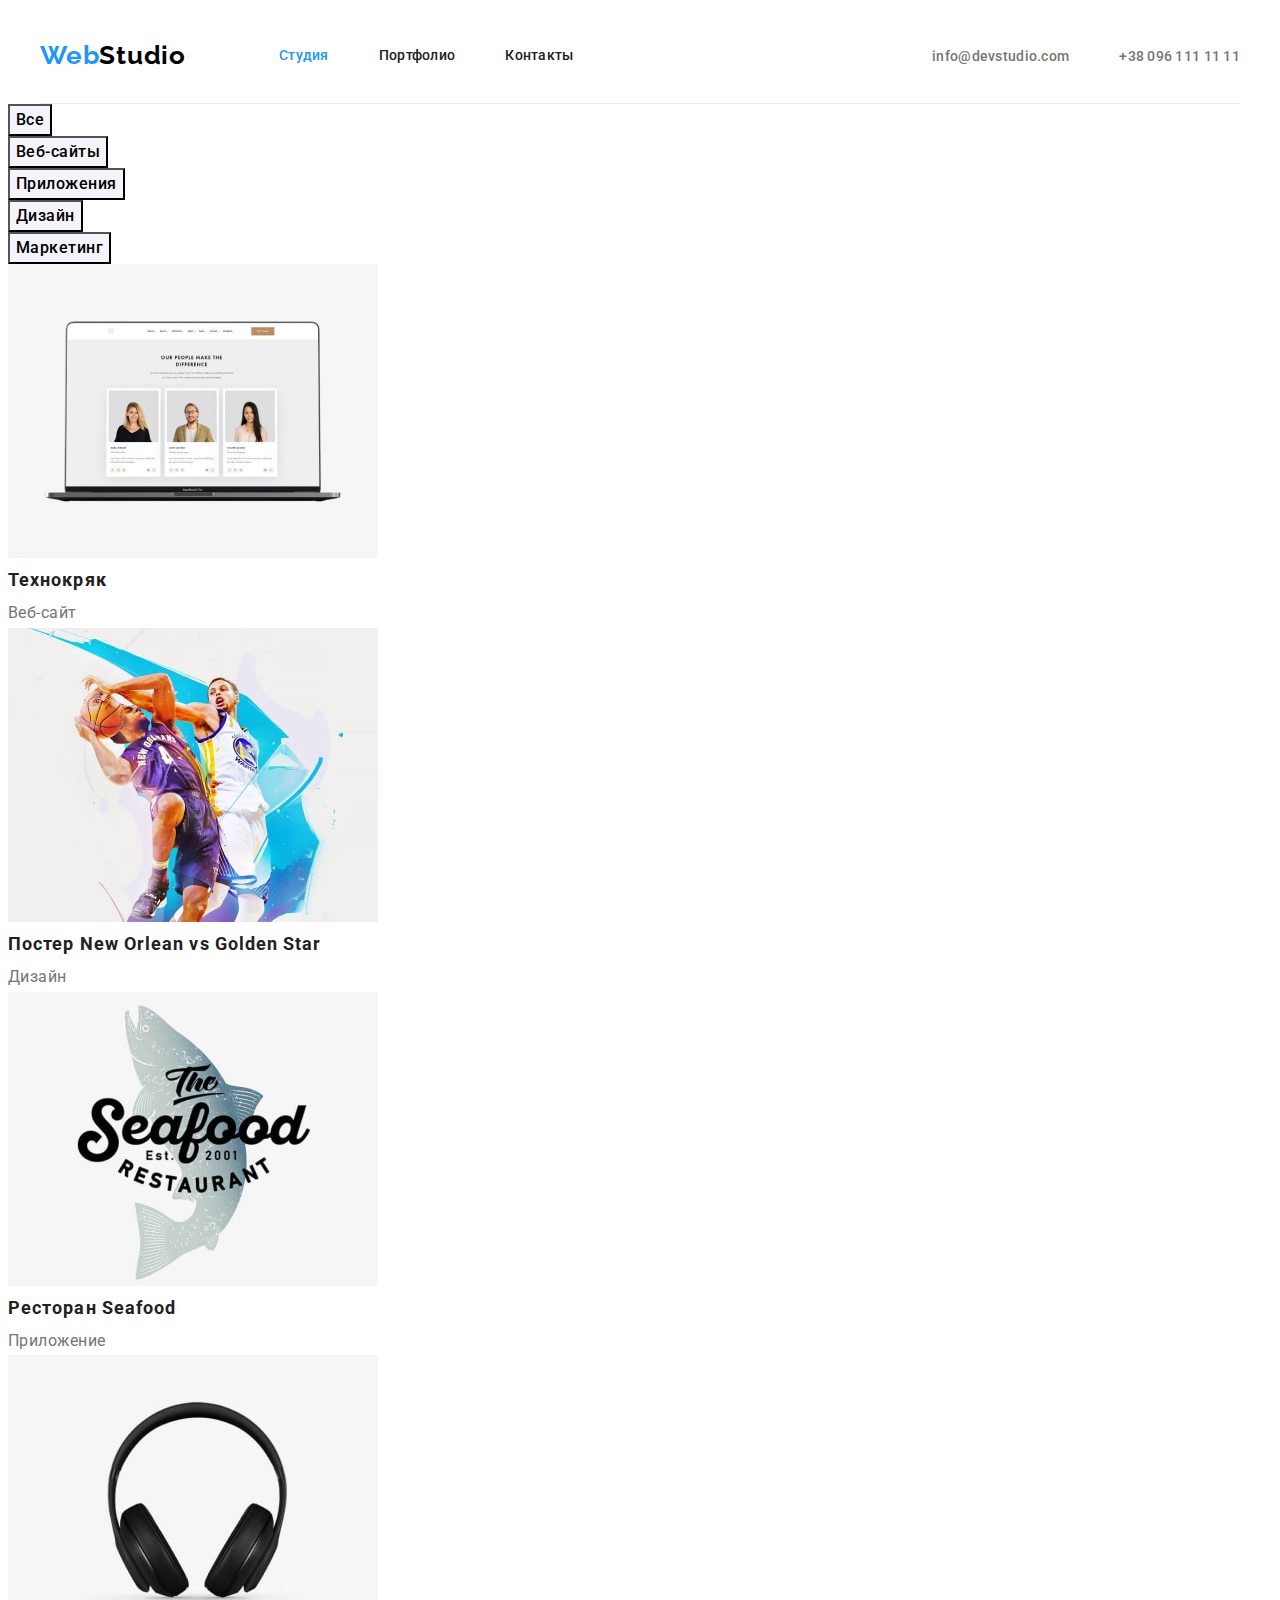
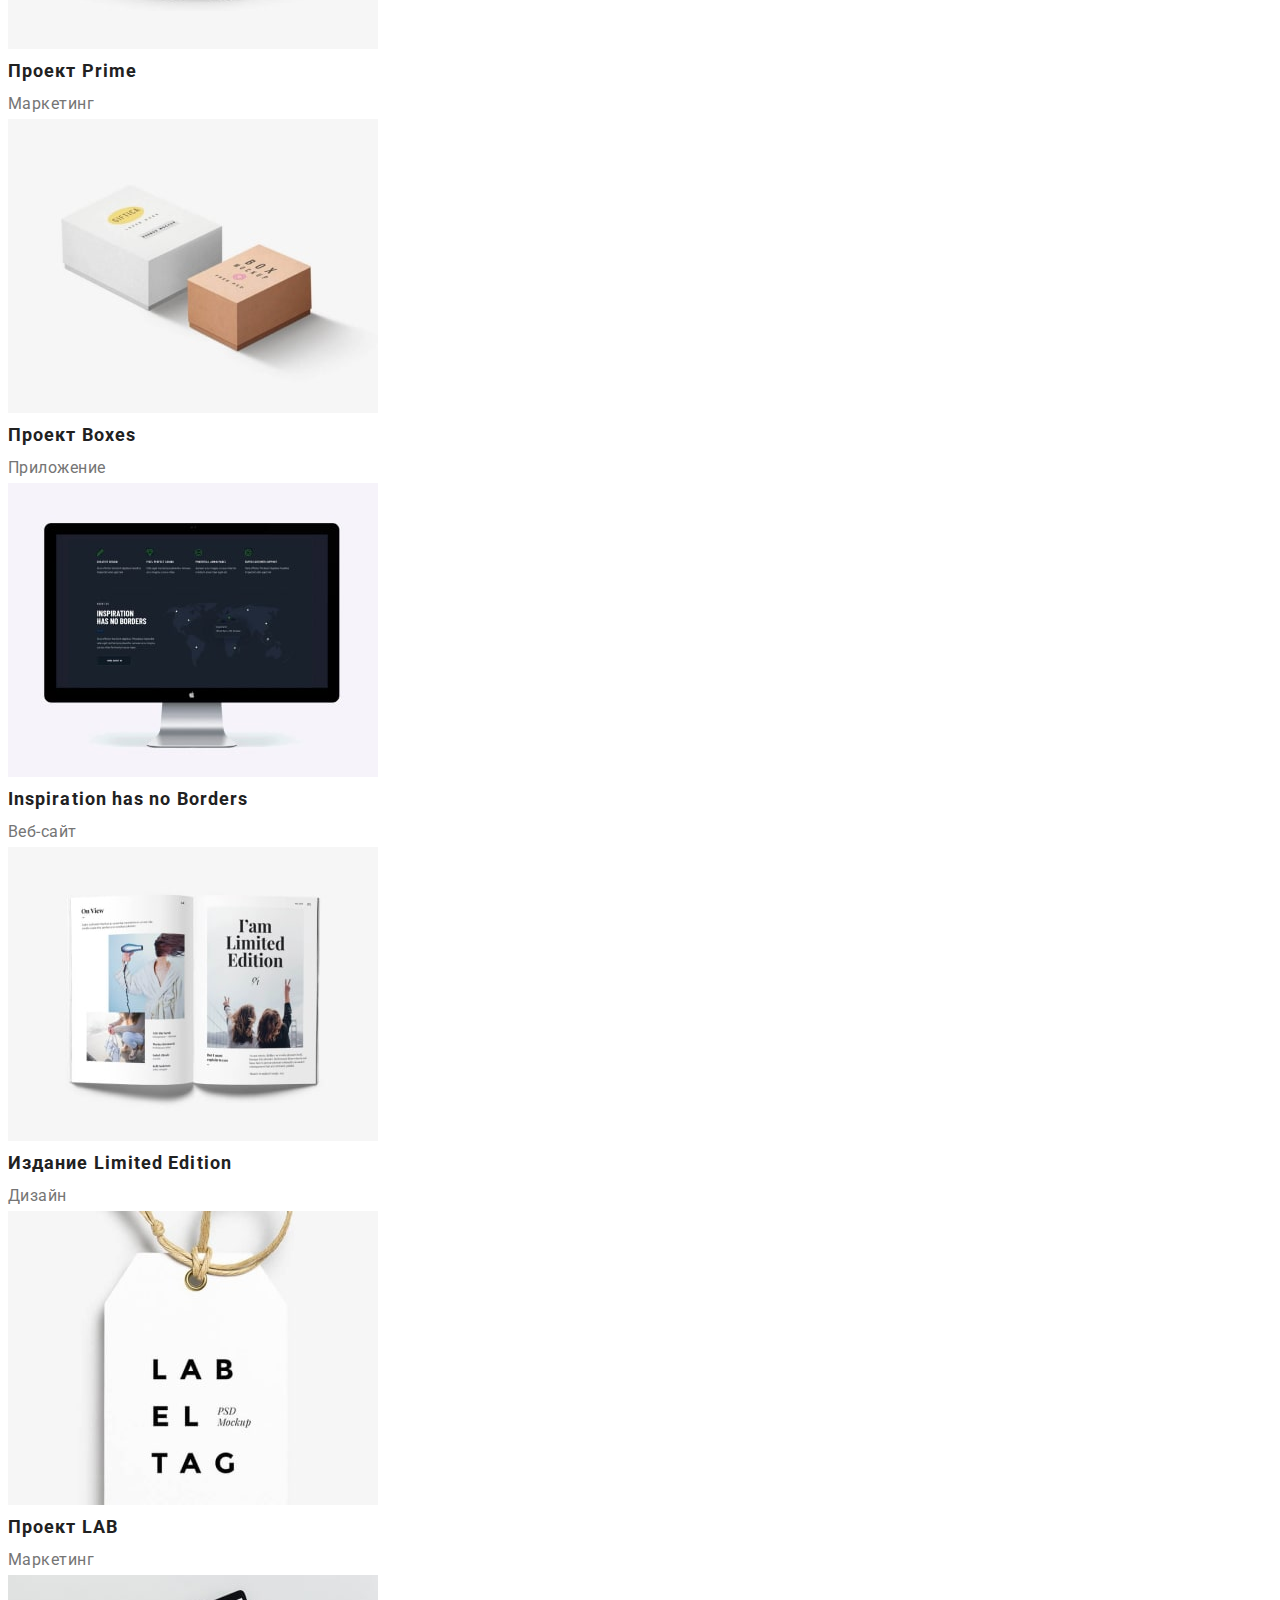
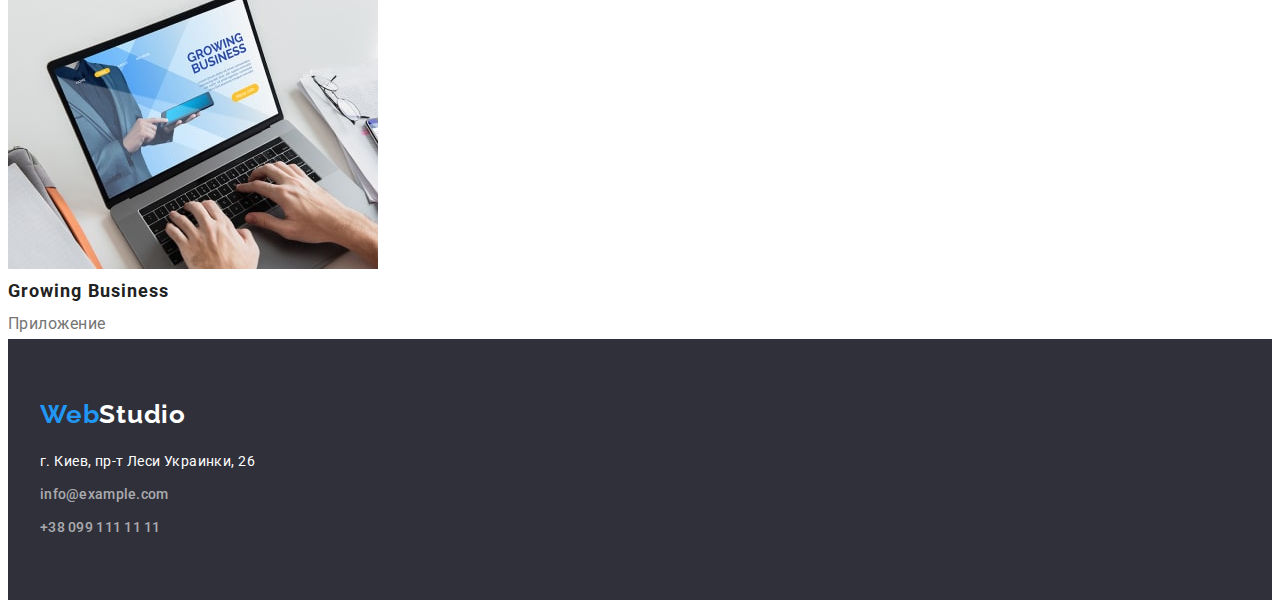
==== commit fc855a19: "nightmare 2" ====
--- a/portfolio.html
+++ b/portfolio.html
@@ -50,7 +50,7 @@
     <main>
         <!--section our projects-->
         <section class="projects">
-            <h1 class="projects-title">Портфолио</h1>
+            <h1 class="projects-title visually-hidden">Портфолио</h1>
             <!--filters-->
             <ul class="filters-list list">
                 <li class="filters-item">
@@ -137,22 +137,26 @@
             </ul>
         </section>        
     </main>
-    <!--footer-->
+    <!--footercontact section-->
+    
     <footer class="footer">
-        <!--footercontact section-->
-        <a class="logo link" href="./index.html"><span class="logo-fisrtpart">Web</span><span
-                class="footer-logo-secondpart">Studio</span> </a>
-        <address class="footer-address">
-            <p class="address-text">г. Киев, пр-т Леси Украинки, 26 </p>
-            <ul class="footer-list list">
-                <li class="footer-item">
-                    <a class="footer-contacts-link link" href="info@example.com">info@example.com</a>
-                </li>
-                <li class="footer-item">
-                    <a class="footer-contacts-link link" href="tel:+380991111111">+38 099 111 11 11</a>
-                </li>
-            </ul>
-        </address>
+        <div class="container">
+            <div class="logo-footer">
+                <a class="logo link" href="./index.html"><span class="logo-fisrtpart">Web</span><span
+                        class="footer-logo-secondpart">Studio</span> </a>
+            </div>
+            <address class="footer-address">
+                <p class="address-text">г. Киев, пр-т Леси Украинки, 26 </p>
+                <ul class="footer-list list">
+                    <li class="footer-item">
+                        <a class="footer-contacts-link link" href="info@example.com">info@example.com</a>
+                    </li>
+                    <li class="footer-item">
+                        <a class="footer-contacts-link link" href="tel:+380991111111">+38 099 111 11 11</a>
+                    </li>
+                </ul>
+            </address>
+        </div>
     </footer>
 </body>
 </html>--- a/css/styles.css
+++ b/css/styles.css
@@ -18,7 +18,6 @@
   margin-right: auto;
   padding-left: 15px;
   padding-right: 15px;
-  outline: 2px solid #33a142;
 }
 
 h1,
@@ -27,10 +26,31 @@
 h4,
 h5,
 h6,
-p,
-ul {
+p {
   margin: 0px;
   padding: 0px;
+}
+
+ul {
+  margin-top: 0;
+  margin-bottom: 0;
+  padding-left: 0;
+}
+
+.visually-hidden {
+  position: absolute;
+  width: 1px;
+  height: 1px;
+  margin: -1px;
+  padding: 0;
+  overflow: hidden;
+  border: 0;
+  clip: rect(0 0 0 0);
+}
+
+.section {
+  padding-top: 94px;
+  padding-bottom: 94px;
 }
 
 .link {
@@ -128,13 +148,18 @@
 
 /*------hero------ */
 .hero {
+  display: flex;
+  padding-top: 200px;
+  padding-bottom: 199px;
+
   background-color: #2f303a;
   text-align: center;
-  margin-bottom: 95.5px;
 }
 
 .hero-title {
-  padding-top: 200px;
+  flex-wrap: wrap
+  padding-left: 452px;
+  padding-right: 452px;
   margin-bottom: 30px;
 
   font-weight: 900;
@@ -143,6 +168,7 @@
   letter-spacing: 0.06em;
   text-transform: uppercase;
   color: var(--primary-white-color);
+  text-align: center;
 }
 
 .hero-button {
@@ -174,19 +200,12 @@
   display: flex;
 }
 
-/* visibility:hidden */
-.features-title {
-  visibility: hidden;
-  display: none;
-}
-
 .features-item + .features-item {
   margin-left: 30px;
 }
 
 .features-item {
   width: 270px;
-  margin-bottom: 94px;
 }
 
 .features-description {
@@ -208,6 +227,10 @@
 
 /*------what we do------ */
 
+.about {
+  margin-bottom: 94px;
+}
+
 .about-title {
   margin-bottom: 50px;
 
@@ -221,7 +244,6 @@
 
 .about-list {
   display: flex;
-  margin-bottom: 94px;
 }
 .about-item:not(:last-child) {
   margin-right: 30px;
@@ -230,12 +252,10 @@
 /*------our team------ */
 
 .team {
-  margin-bottom: 94px;
   background-color: #f5f4fa;
 }
 
 .team-title {
-  padding-top: 94px;
   margin-bottom: 50px;
 
   font-weight: 700;
@@ -283,7 +303,14 @@
 /*------footer------ */
 
 .footer {
+  padding-top: 60px;
+  padding-bottom: 60px;
+
   background-color: #2f303a;
+}
+
+.logo-footer {
+  margin-bottom: 20px;
 }
 
 .footer-logo-secondpart {
@@ -299,7 +326,13 @@
 }
 
 .address-text {
-  color: var(--primary-white-color);
+  margin-bottom: 9px;
+
+  color: var(--primary-white-color);
+}
+
+.footer-item:first-child {
+  margin-bottom: 9px;
 }
 
 .footer-contacts-link {
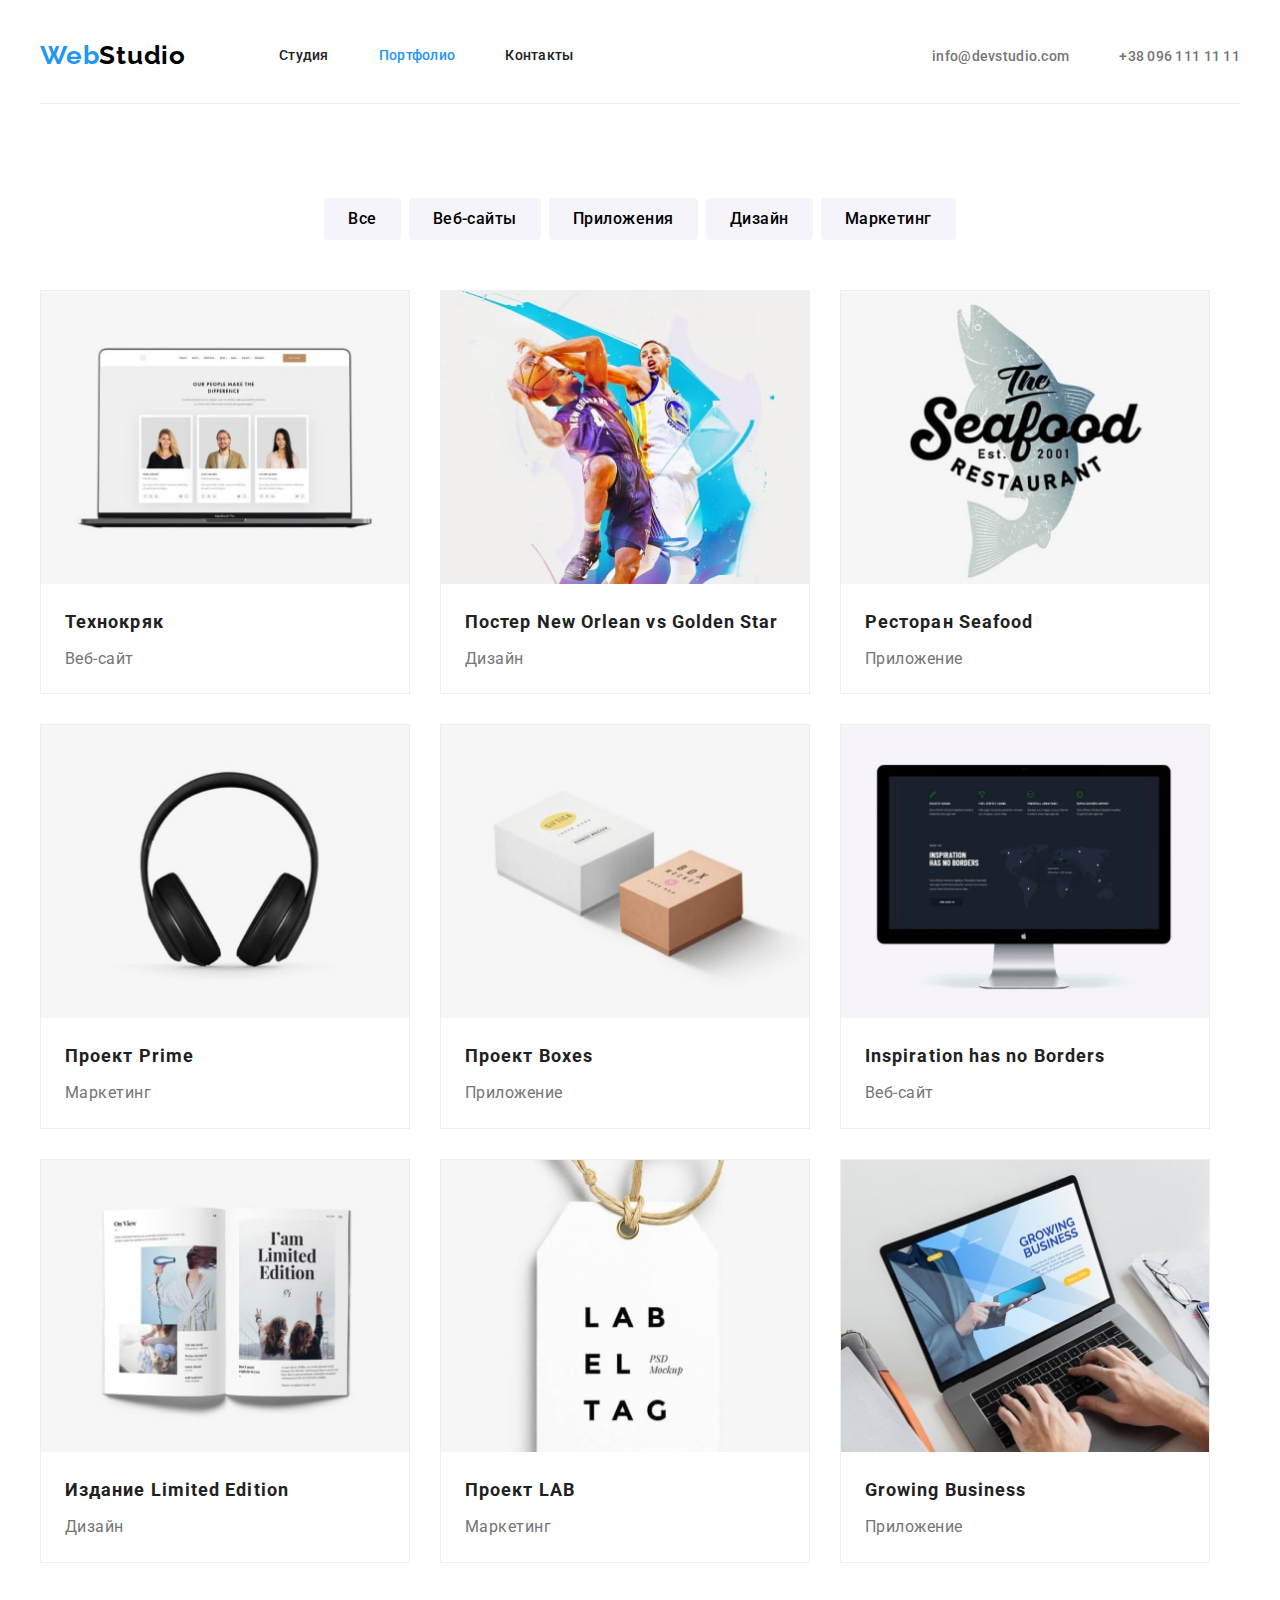
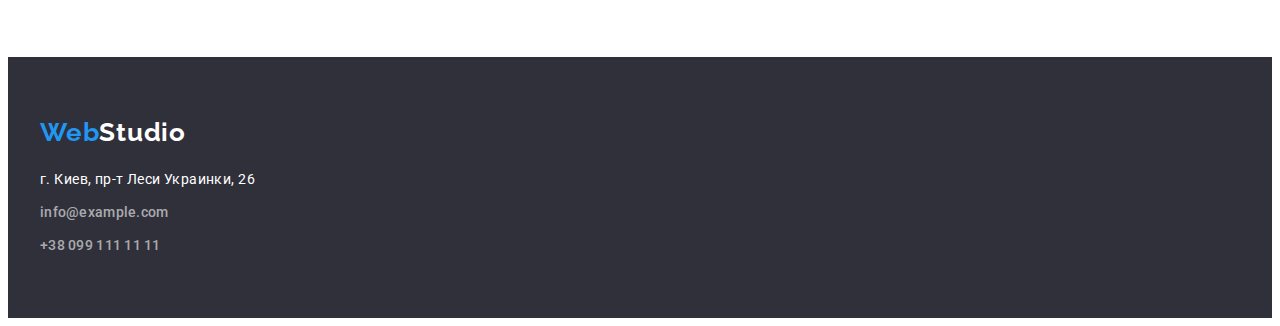
==== commit 1e3610cd: "nightmare last" ====
--- a/portfolio.html
+++ b/portfolio.html
@@ -25,10 +25,10 @@
                         class="logo-secondpart">Studio</span> </a>
                 <ul class="header-list list">
                     <li class="header-item">
-                        <a class="header-link link active" href="index.html">Студия</a>
+                        <a class="header-link link" href="index.html">Студия</a>
                     </li>
                     <li class="header-item">
-                        <a class="header-link link" href="portfolio.html">Портфолио</a>
+                        <a class="header-link link active" href="portfolio.html">Портфолио</a>
                     </li>
                     <li class="header-item">
                         <a class="header-link link" href="">Контакты</a>
@@ -49,113 +49,135 @@
 </div>
     <main>
         <!--section our projects-->
-        <section class="projects">
-            <h1 class="projects-title visually-hidden">Портфолио</h1>
-            <!--filters-->
-            <ul class="filters-list list">
-                <li class="filters-item">
-                    <button class="filters-button btn" type="button">Все</button>
-                </li>
-                <li class="filters-item">
-                    <button class="filters-button btn" type="button">Веб-сайты</button>
-                </li>
-                <li class="filters-item">
-                    <button class="filters-button btn" type="button">Приложения</button>
-                </li>
-                <li class="filters-item">
-                    <button class="filters-button btn" type="button">Дизайн</button>
-                </li>
-                <li class="filters-item">
-                    <button class="filters-button btn" type="button">Маркетинг</button>
-                </li>
-            </ul>
-            <!--our projects-->
-            <ul class="projects-list list">
-                <li class="projects-item">
-                    <a class="projects-link link" href="">
-                        <img src="./images/Portfolio/img.jpg" alt="site photo" width="370" height="294">
-                        <h2 class="projects-discription">Технокряк</h2>
-                        <p class="projects-text">Веб-сайт</p>
-                    </a>
-                </li>
-                <li class="projects-item">
-                    <a class="projects-link link" href="">
-                        <img src="./images/Portfolio/img1.jpg" alt="poster photo" width="370" height="294">
-                        <h2 class="projects-discription">Постер New Orlean vs Golden Star</h2>
-                        <p class="projects-text">Дизайн</p>
-                    </a>
-                </li>
-                <li class="projects-item">
-                    <a class="projects-link link" href="">
-                        <img src="./images/Portfolio/img2.jpg" alt="app photo" width="370" height="294">
-                        <h2 class="projects-discription">Ресторан Seafood</h2>
-                        <p class="projects-text">Приложение</p>                       
-                    </a>
-                </li>
-                <li class="projects-item">
-                    <a class="projects-link link" href="">
-                        <img src="./images/Portfolio/img3.jpg" alt="headphone photo" width="370" height="294">
-                        <h2 class="projects-discription">Проект Prime</h2>
-                        <p class="projects-text">Маркетинг</p>
-                    </a>
-                </li>
-                <li class="projects-item">
-                    <a class="projects-link link" href="">
-                        <img src="./images/Portfolio/img4.jpg" alt="boxes photo" width="370" height="294">
-                        <h2 class="projects-discription">Проект Boxes</h2>
-                        <p class="projects-text">Приложение</p>
-                    </a>
-                </li>
-                <li class="projects-item">
-                    <a class="projects-link link" href="">
-                        <img src="./images/Portfolio/img5.jpg" alt="monitor photo" width="370" height="294">
-                        <h2 class="projects-discription">Inspiration has no Borders</h2>
-                        <p class="projects-text">Веб-сайт</p>
-                    </a>
-                </li>
-                <li class="projects-item">
-                    <a class="projects-link link" href="">
-                        <img src="./images/Portfolio/img6.jpg" alt="Journal photo" width="370" height="294">
-                        <h2 class="projects-discription">Издание Limited Edition</h2>
-                        <p class="projects-text">Дизайн</p>
-                    </a>
-                </li>
-                <li class="projects-item">
-                    <a class="projects-link link" href="">
-                        <img src="./images/Portfolio/img7.jpg" alt="badge photo" width="370" height="294">
-                        <h2 class="projects-discription">Проект LAB</h2>
-                        <p class="projects-text">Маркетинг</p>
-                    </a>
-                </li>
-                <li class="projects-item">
-                    <a class="projects-link link" href="">
-                        <img src="./images/Portfolio/img8.jpg" alt="notebook photo" width="370" height="294">
-                        <h2 class="projects-discription">Growing Business</h2>
-                        <p class="projects-text">Приложение</p>
-                    </a>
-                </li>               
-            </ul>
-        </section>        
-    </main>
-    <!--footercontact section-->
-    
-    <footer class="footer">
-        <div class="container">
-            <div class="logo-footer">
-                <a class="logo link" href="./index.html"><span class="logo-fisrtpart">Web</span><span
-                        class="footer-logo-secondpart">Studio</span> </a>
-            </div>
-            <address class="footer-address">
-                <p class="address-text">г. Киев, пр-т Леси Украинки, 26 </p>
-                <ul class="footer-list list">
-                    <li class="footer-item">
-                        <a class="footer-contacts-link link" href="info@example.com">info@example.com</a>
+        <section class="projects section">
+            <div class="container">
+                <h1 class="projects-title visually-hidden">Портфолио</h1>
+                <!--filters-->
+                <ul class="filters-list list">
+                    <li class="filters-item">
+                        <button class="filters-button btn" type="button">Все</button>
                     </li>
-                    <li class="footer-item">
-                        <a class="footer-contacts-link link" href="tel:+380991111111">+38 099 111 11 11</a>
+                    <li class="filters-item">
+                        <button class="filters-button btn" type="button">Веб-сайты</button>
+                    </li>
+                    <li class="filters-item">
+                        <button class="filters-button btn" type="button">Приложения</button>
+                    </li>
+                    <li class="filters-item">
+                        <button class="filters-button btn" type="button">Дизайн</button>
+                    </li>
+                    <li class="filters-item">
+                        <button class="filters-button btn" type="button">Маркетинг</button>
                     </li>
                 </ul>
-            </address>
+
+                <!--our projects-->
+
+                <ul class="projects-list list">
+                    <li class="projects-item">
+                        <a class="projects-link link" href="">
+                            <img class="projects-img" src="./images/Portfolio/img.jpg" alt="site photo" width="370" height="294">
+                            <div class="img-content">
+                                <h2 class="projects-discription">Технокряк</h2>
+                                <p class="projects-text">Веб-сайт</p>
+                            </div>
+                        </a>
+                    </li>
+                    <li class="projects-item">
+                        <a class="projects-link link" href="">
+                            <img class="projects-img" src="./images/Portfolio/img1.jpg" alt="poster photo" width="370" height="294">
+                            <div class="img-content">
+                                <h2 class="projects-discription">Постер New Orlean vs Golden Star</h2>
+                                <p class="projects-text">Дизайн</p>
+                            </div>
+                        </a>
+                    </li>
+                    <li class="projects-item">
+                        <a class="projects-link link" href="">
+                            <img class="projects-img"  src="./images/Portfolio/img2.jpg" alt="app photo" width="370" height="294">
+                            <div class="img-content">
+                                <h2 class="projects-discription">Ресторан Seafood</h2>
+                                <p class="projects-text">Приложение</p> 
+                            </div>
+                        </a>
+                    </li>
+                    <li class="projects-item">
+                        <a class="projects-link link" href="">
+                            <img class="projects-img" src="./images/Portfolio/img3.jpg" alt="headphone photo" width="370" height="294">
+                            <div class="img-content">
+                                <h2 class="projects-discription">Проект Prime</h2>
+                                <p class="projects-text">Маркетинг</p>
+                            </div>
+                        </a>
+                    </li>
+                    <li class="projects-item">
+                        <a class="projects-link link" href="">
+                            <img class="projects-img" src="./images/Portfolio/img4.jpg" alt="boxes photo" width="370" height="294">
+                            <div class="img-content">
+                                <h2 class="projects-discription">Проект Boxes</h2>
+                                <p class="projects-text">Приложение</p>
+                            </div>
+                        </a>
+                    </li>
+                    <li class="projects-item">
+                        <a class="projects-link link" href="">
+                            <img class="projects-img" src="./images/Portfolio/img5.jpg" alt="monitor photo" width="370" height="294">
+                            <div class="img-content">
+                                <h2 class="projects-discription">Inspiration has no Borders</h2>
+                                <p class="projects-text">Веб-сайт</p>
+                            </div>
+                        </a>
+                    </li>
+                    <li class="projects-item">
+                        <a class="projects-link link" href="">
+                            <img class="projects-img" src="./images/Portfolio/img6.jpg" alt="Journal photo" width="370" height="294">
+                            <div class="img-content">
+                                <h2 class="projects-discription">Издание Limited Edition</h2>
+                                <p class="projects-text">Дизайн</p>
+                            </div>
+                        </a>
+                    </li>
+                    <li class="projects-item">
+                        <a class="projects-link link" href="">
+                            <img class="projects-img" src="./images/Portfolio/img7.jpg" alt="badge photo" width="370" height="294">
+                            <div class="img-content">
+                                <h2 class="projects-discription">Проект LAB</h2>
+                                <p class="projects-text">Маркетинг</p>
+                            </div>
+                        </a>
+                    </li>
+                    <li class="projects-item">
+                        <a class="projects-link link" href="">
+                            <img class="projects-img" src="./images/Portfolio/img8.jpg" alt="notebook photo" width="370" height="294">
+                            <div class="img-content">
+                                <h2 class="projects-discription">Growing Business</h2>
+                                <p class="projects-text">Приложение</p>
+                            </div>
+                        </a>
+                    </li>               
+                </ul>
+            </div>
+            </section>        
+        </main>
+        <!--footercontact section-->
+        
+        <footer class="footer">
+            <div class="container">
+                <div class="logo-footer">
+                    <a class="logo link" href="./index.html"><span class="logo-fisrtpart">Web</span><span
+                            class="footer-logo-secondpart">Studio</span> </a>
+                </div>
+                <address class="footer-address">
+                    <p class="address-text">г. Киев, пр-т Леси Украинки, 26 </p>
+                    <ul class="footer-list list">
+                        <li class="footer-item">
+                            <a class="footer-contacts-link link" href="info@example.com">info@example.com</a>
+                        </li>
+                        <li class="footer-item">
+                            <a class="footer-contacts-link link" href="tel:+380991111111">+38 099 111 11 11</a>
+                        </li>
+                    </ul>
+                </address>
         </div>
     </footer>
 </body>
--- a/css/styles.css
+++ b/css/styles.css
@@ -37,6 +37,12 @@
   padding-left: 0;
 }
 
+img {
+  display: block;
+  max-width: 100%;
+  height: auto;
+}
+
 .visually-hidden {
   position: absolute;
   width: 1px;
@@ -157,10 +163,10 @@
 }
 
 .hero-title {
-  flex-wrap: wrap
-  padding-left: 452px;
-  padding-right: 452px;
+  display: flex;
+  align-items: stretch
   margin-bottom: 30px;
+  
 
   font-weight: 900;
   font-size: 44px;
@@ -351,11 +357,24 @@
 
 /*------filters------ */
 
+.filters-list {
+  display: flex;
+  justify-content: center;
+}
+
+.filters-item:not(:last-child) {
+  margin-right: 8px;
+}
+
 .projects-title {
   color: var(--maine-title-color);
 }
 
 .filters-button {
+  padding: 6px 22px;
+  border-radius: 4px;
+  border-color: transparent;
+
   font-family: Roboto;
   font-weight: 500;
   font-size: 16px;
@@ -368,11 +387,39 @@
 .filters-button:focus {
   color: var(--primary-white-color);
   background-color: var(--accent-color);
+  border-radius: 4px;
 }
 
 /*------projects------ */
 
+.projects-list {
+  display: flex;
+  flex-wrap: wrap;
+  padding-top: 50px;
+
+  margin-top: -30px;
+  margin-left: -30px;
+  /* border: 1px solid #EEEEEE; */
+}
+
+.projects-item {
+  display: block;
+  flex-basis: calc(100 / 3 -30px);
+  margin-left: 30px;
+  margin-top: 30px;
+  box-sizing: border-box;
+  border: 1px solid #eeeeee;
+  overflow: hidden;
+  max-width: 370px;
+}
+
+.img-content {
+  padding: 20px 24px;
+}
+
 .projects-discription {
+  margin-bottom: 4px;
+
   font-weight: 700;
   font-size: 18px;
   line-height: 2;
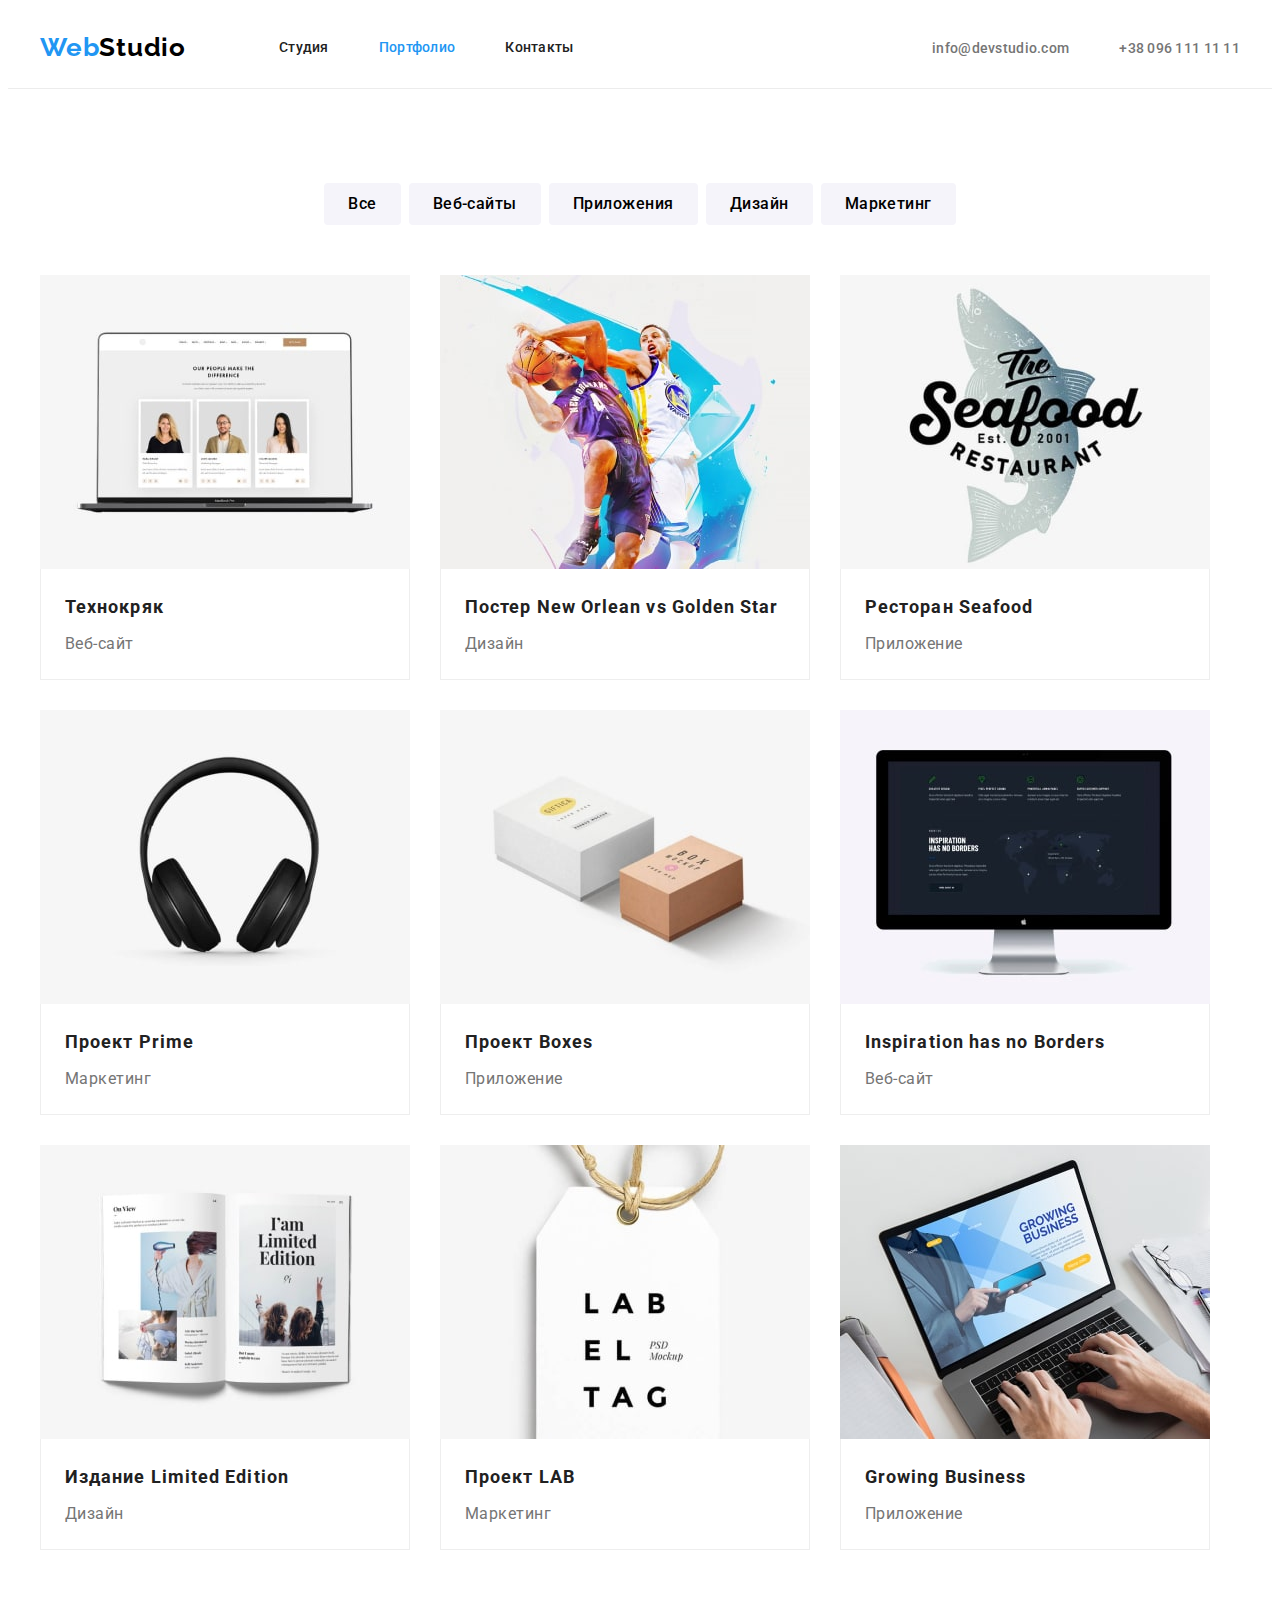
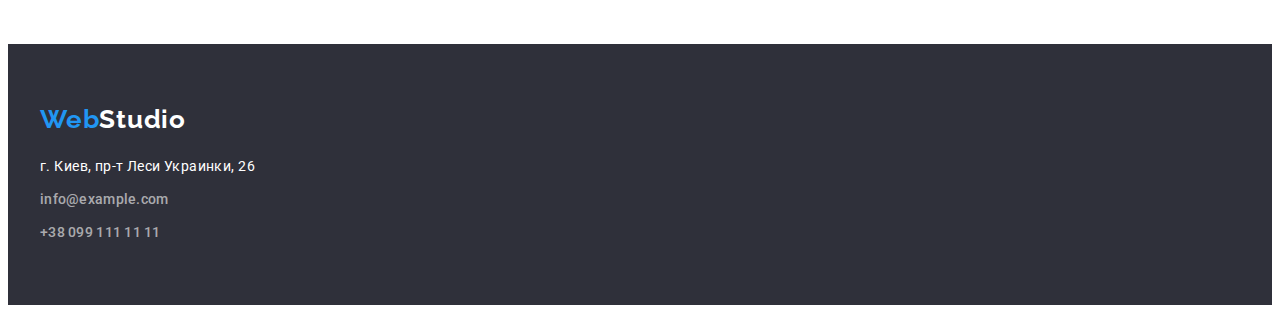
==== commit 673c733d: "last" ====
--- a/portfolio.html
+++ b/portfolio.html
@@ -17,25 +17,23 @@
 </head>
 <body>
 <!--site navigation-->
-<div class="container">
-    <header class="header">
-        <div class="header-nav">
-            <nav class="header-navigation">
-                <a class="logo link" href="./index.html"><span class="logo-fisrtpart">Web</span><span
-                        class="logo-secondpart">Studio</span> </a>
-                <ul class="header-list list">
-                    <li class="header-item">
-                        <a class="header-link link" href="index.html">Студия</a>
-                    </li>
-                    <li class="header-item">
-                        <a class="header-link link active" href="portfolio.html">Портфолио</a>
-                    </li>
-                    <li class="header-item">
-                        <a class="header-link link" href="">Контакты</a>
-                    </li>
-                </ul>
-            </nav>
-            <!--contacts section-->
+<header class="header">
+    <div class="header-nav container">
+        <nav class="header-navigation">
+            <a class="logo link" href="./index.html"><span class="logo-fisrtpart">Web</span><span class="logo-secondpart">Studio</span> </a>
+            <ul class="header-list list">
+                <li class="header-item">
+                    <a class="header-link link" href="index.html">Студия</a>
+                </li>
+                <li class="header-item">
+                    <a class="header-link link active" href="portfolio.html">Портфолио</a>
+                </li>
+                <li class="header-item">
+                    <a class="header-link link" href="">Контакты</a>
+                </li>
+            </ul>
+        </nav>
+        <!--contacts section-->
             <ul class="header-conacts list ">
                 <li class="contacts-item">
                     <a class="contacts-link link" href="mailto:info@devstudio.com">info@devstudio.com</a>
@@ -44,9 +42,8 @@
                     <a class="contacts-link link" href="tel:+380961111111">+38 096 111 11 11</a>
                 </li>
             </ul>
-        </div>
+    </div>
     </header>
-</div>
     <main>
         <!--section our projects-->
         <section class="projects section">
@@ -163,10 +160,8 @@
         
         <footer class="footer">
             <div class="container">
-                <div class="logo-footer">
-                    <a class="logo link" href="./index.html"><span class="logo-fisrtpart">Web</span><span
-                            class="footer-logo-secondpart">Studio</span> </a>
-                </div>
+                <a class="logo logo-footer link" href="./index.html"><span class="logo-fisrtpart">Web</span><span
+                        class="footer-logo-secondpart">Studio</span> </a>
                 <address class="footer-address">
                     <p class="address-text">г. Киев, пр-т Леси Украинки, 26 </p>
                     <ul class="footer-list list">
@@ -178,7 +173,7 @@
                         </li>
                     </ul>
                 </address>
-        </div>
-    </footer>
+            </div>
+        </footer>
 </body>
 </html>--- a/css/styles.css
+++ b/css/styles.css
@@ -3,6 +3,8 @@
   --maine-text-color: #757575;
   --accent-color: #2196f3;
   --primary-white-color: #ffffff;
+  --maine-background-color: #f5f4fa;
+  --second-backgroud-color: #2f303a;
   --address-color: rgba(255, 255, 255, 0.6);
 }
 
@@ -73,52 +75,55 @@
 
 /*------header------ */
 
+.header {
+  border-bottom: 1px solid #ececec;
+}
+
 .header-nav {
   display: flex;
   align-items: center;
+}
+
+/*--------Logo------*/
+
+.logo {
+  margin-right: 93px;
+
+  font-family: "Raleway", sans-serif;
+  font-style: normal;
+  font-weight: 700;
+  font-size: 26px;
+  line-height: 1.2;
+  letter-spacing: 0.03em;
+}
+.logo-fisrtpart {
+  color: var(--accent-color);
+}
+.logo-secondpart {
+  color: #000000;
+}
+
+.header-navigation {
+  display: flex;
+  align-items: center;
+
+  font-weight: 500;
+  font-size: 14px;
+  line-height: 1.14;
+  letter-spacing: 0.02em;
+}
+
+.header-list {
+  display: flex;
+}
+.header-item:not(:last-child) {
+  margin-right: 50px;
+}
+
+.header-link {
+  display: block;
   padding-top: 32px;
   padding-bottom: 32px;
-  border-bottom: 1px solid #ececec;
-}
-
-/*--------Logo------*/
-
-.logo {
-  margin-right: 93px;
-
-  font-family: "Raleway", sans-serif;
-  font-style: normal;
-  font-weight: 700;
-  font-size: 26px;
-  line-height: 1.2;
-  letter-spacing: 0.03em;
-}
-.logo-fisrtpart {
-  color: var(--accent-color);
-}
-.logo-secondpart {
-  color: #000000;
-}
-
-.header-navigation {
-  display: flex;
-  align-items: center;
-
-  font-weight: 500;
-  font-size: 14px;
-  line-height: 1.14;
-  letter-spacing: 0.02em;
-}
-
-.header-list {
-  display: flex;
-}
-.header-item:not(:last-child) {
-  margin-right: 50px;
-}
-
-.header-link {
-  display: block;
   color: var(--maine-title-color);
 }
 
@@ -155,18 +160,16 @@
 /*------hero------ */
 .hero {
   display: flex;
+  text-align: center;
   padding-top: 200px;
-  padding-bottom: 199px;
-
-  background-color: #2f303a;
-  text-align: center;
+  padding-bottom: 200px;
+
+  background-color: var(--second-backgroud-color);
 }
 
 .hero-title {
-  display: flex;
-  align-items: stretch
-  margin-bottom: 30px;
-  
+  margin: 0 auto 30px;
+  max-width: 696px;
 
   font-weight: 900;
   font-size: 44px;
@@ -174,7 +177,6 @@
   letter-spacing: 0.06em;
   text-transform: uppercase;
   color: var(--primary-white-color);
-  text-align: center;
 }
 
 .hero-button {
@@ -234,7 +236,7 @@
 /*------what we do------ */
 
 .about {
-  margin-bottom: 94px;
+  padding-bottom: 94px;
 }
 
 .about-title {
@@ -253,12 +255,13 @@
 }
 .about-item:not(:last-child) {
   margin-right: 30px;
+  min-width: 370px;
 }
 
 /*------our team------ */
 
 .team {
-  background-color: #f5f4fa;
+  background-color: var(--maine-background-color);
 }
 
 .team-title {
@@ -283,6 +286,7 @@
 }
 
 .team-item {
+  max-width: 270px;
   background-color: var(--primary-white-color);
   border-radius: 0px 0px 4px 4px;
   box-shadow: 0px 1px 3px rgba(0, 0, 0, 0.12), 0px 1px 1px rgba(0, 0, 0, 0.14),
@@ -292,8 +296,11 @@
   margin-right: 30px;
 }
 
+.team-description {
+  padding: 30px;
+}
+
 .team-name {
-  margin-top: 30px;
   margin-bottom: 10px;
 
   font-size: 16px;
@@ -301,8 +308,6 @@
 }
 
 .team-text {
-  margin-bottom: 30px;
-
   color: var(--maine-text-color);
 }
 
@@ -312,10 +317,11 @@
   padding-top: 60px;
   padding-bottom: 60px;
 
-  background-color: #2f303a;
+  background-color: var(--second-backgroud-color);
 }
 
 .logo-footer {
+  display: block;
   margin-bottom: 20px;
 }
 
@@ -360,6 +366,7 @@
 .filters-list {
   display: flex;
   justify-content: center;
+  margin-bottom: 50px;
 }
 
 .filters-item:not(:last-child) {
@@ -395,8 +402,6 @@
 .projects-list {
   display: flex;
   flex-wrap: wrap;
-  padding-top: 50px;
-
   margin-top: -30px;
   margin-left: -30px;
   /* border: 1px solid #EEEEEE; */
@@ -404,17 +409,19 @@
 
 .projects-item {
   display: block;
-  flex-basis: calc(100 / 3 -30px);
+  flex-basis: calc((100% - 30px) / 3);
   margin-left: 30px;
   margin-top: 30px;
   box-sizing: border-box;
-  border: 1px solid #eeeeee;
   overflow: hidden;
   max-width: 370px;
 }
 
 .img-content {
   padding: 20px 24px;
+  border-right: 1px solid #eeeeee;
+  border-bottom: 1px solid #eeeeee;
+  border-left: 1px solid #eeeeee;
 }
 
 .projects-discription {
